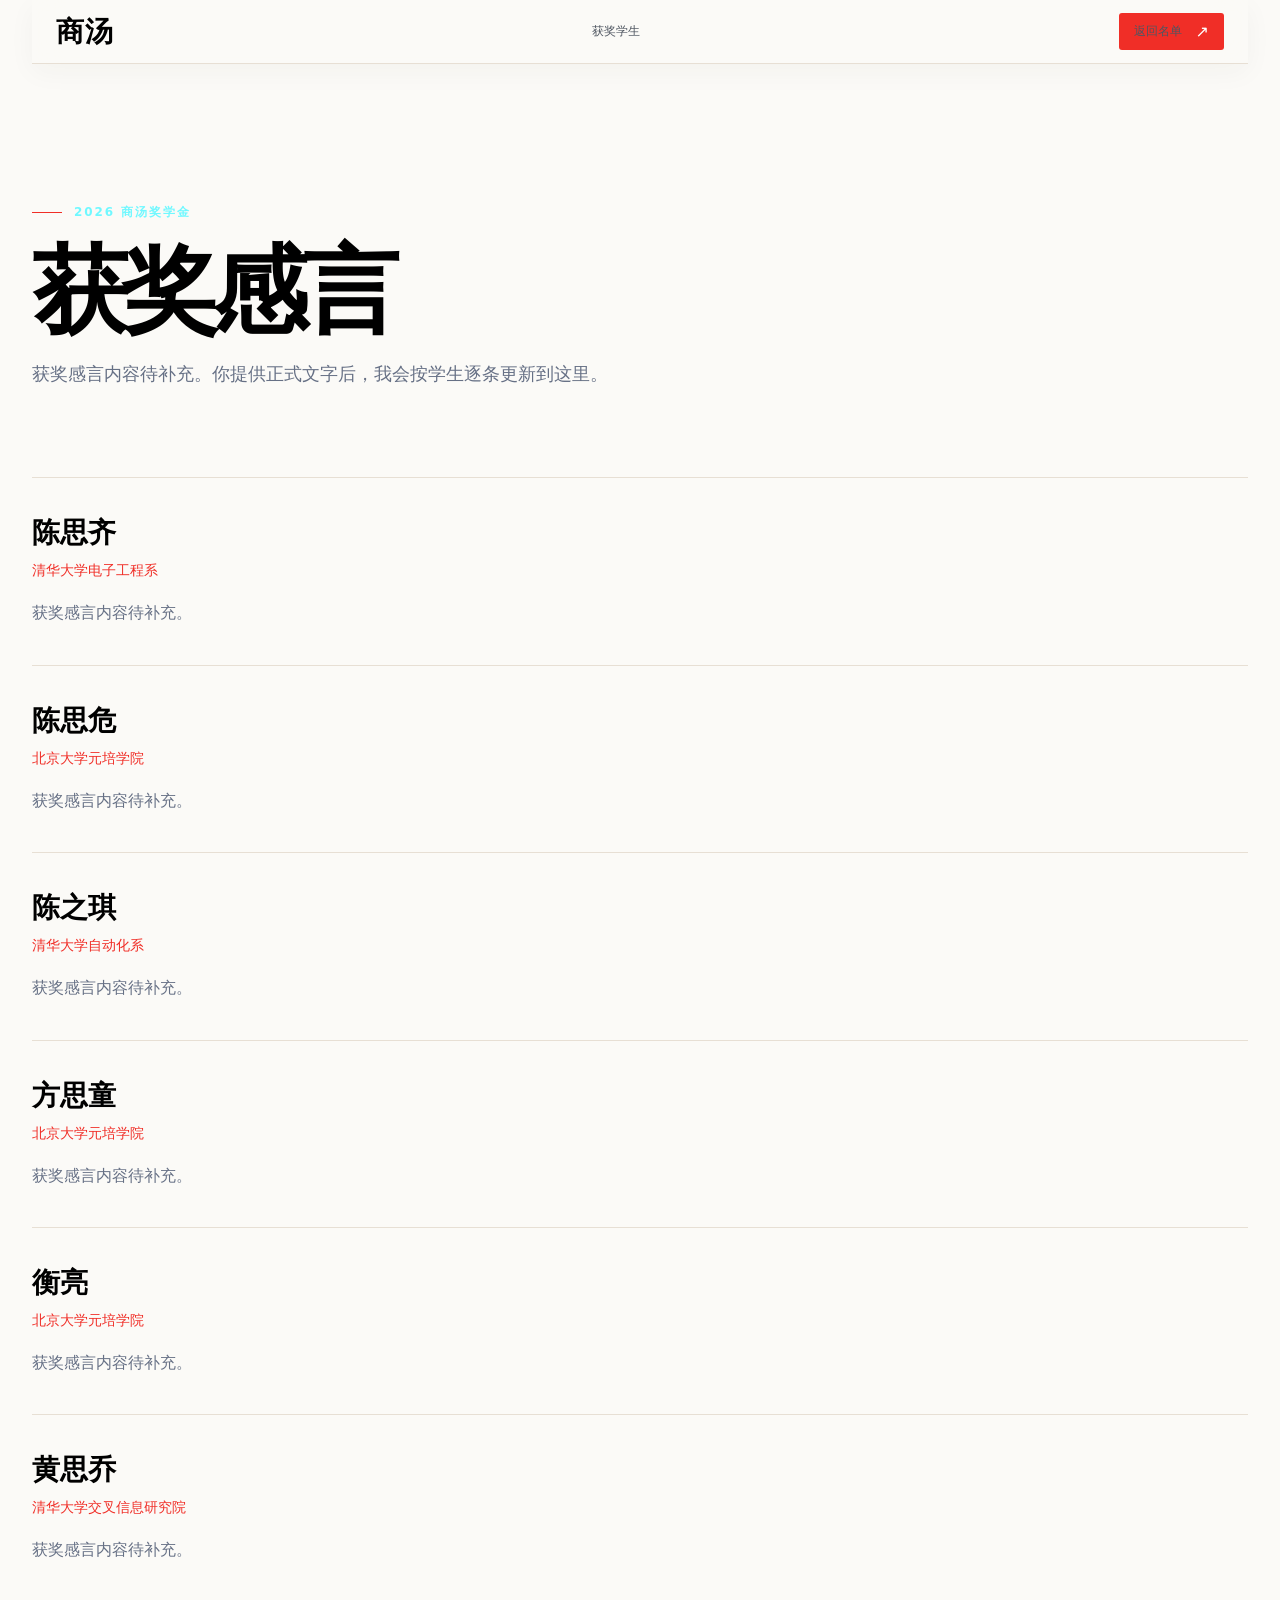
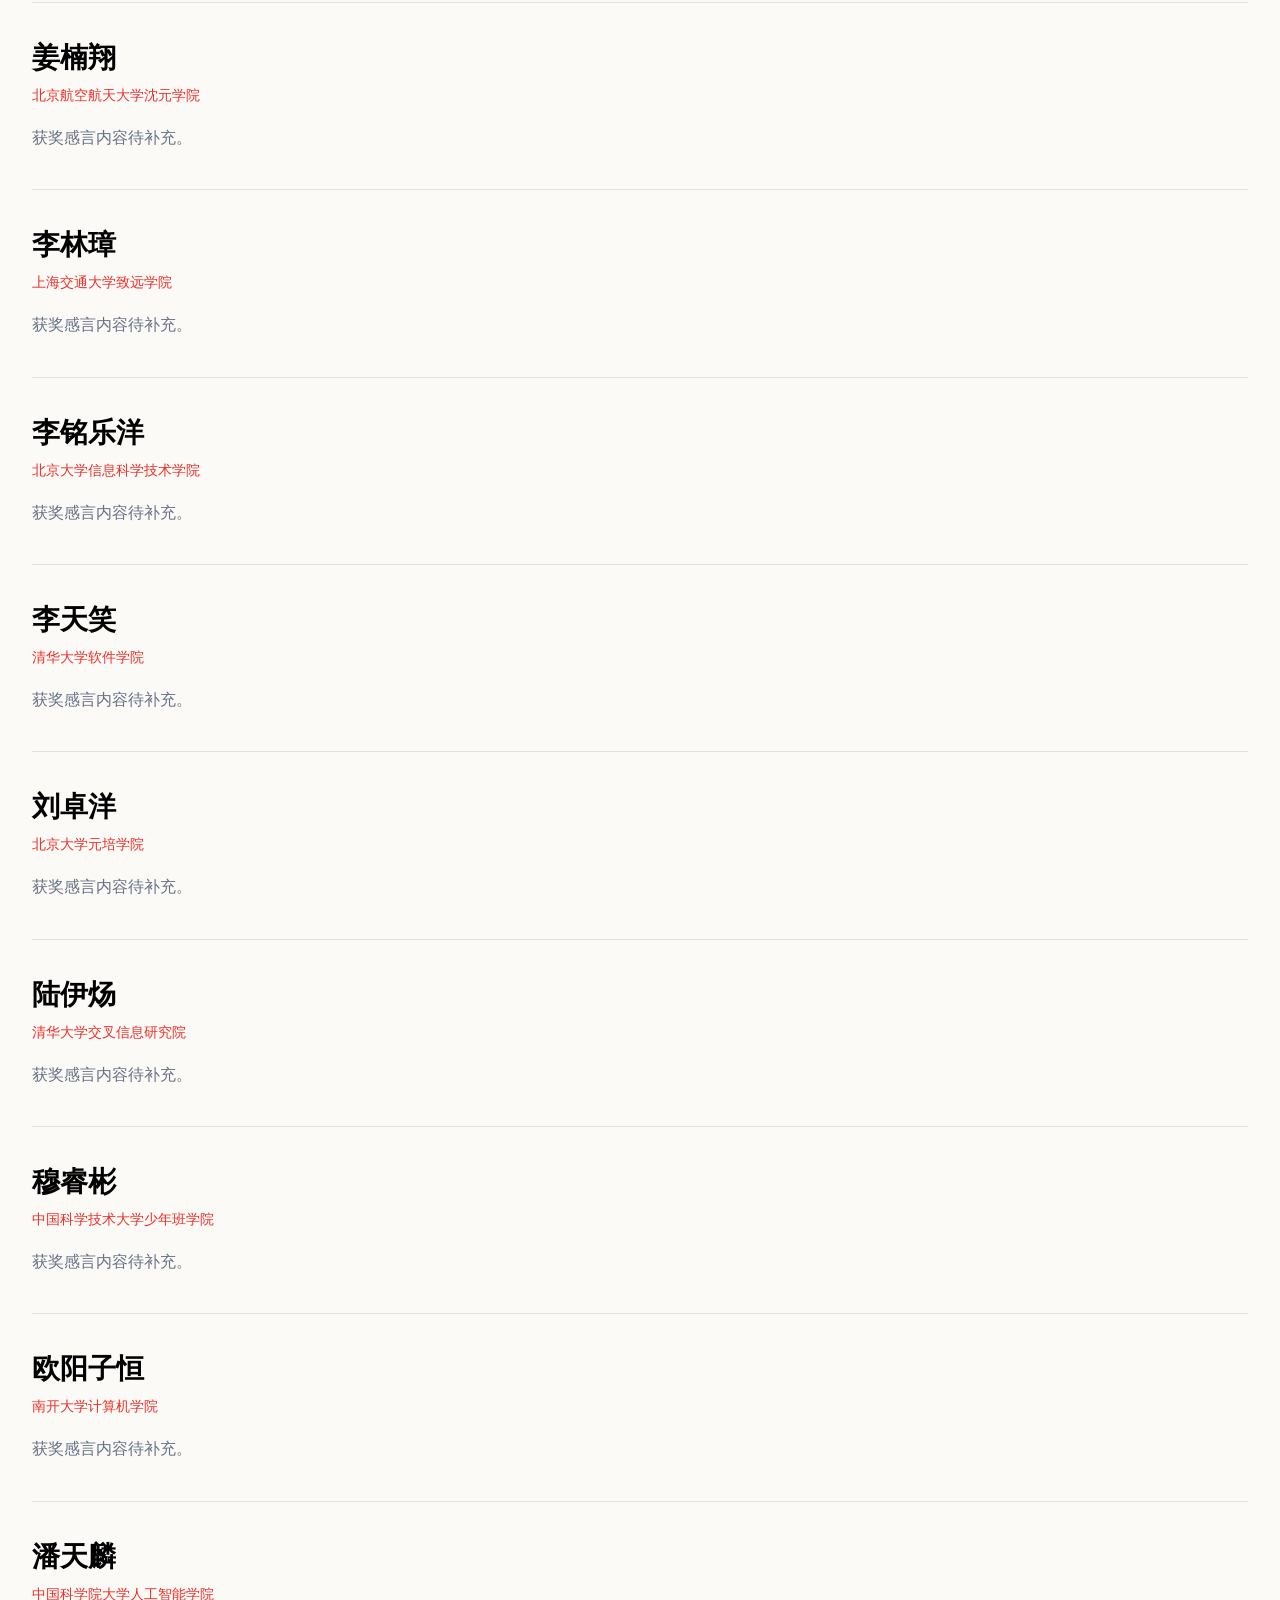
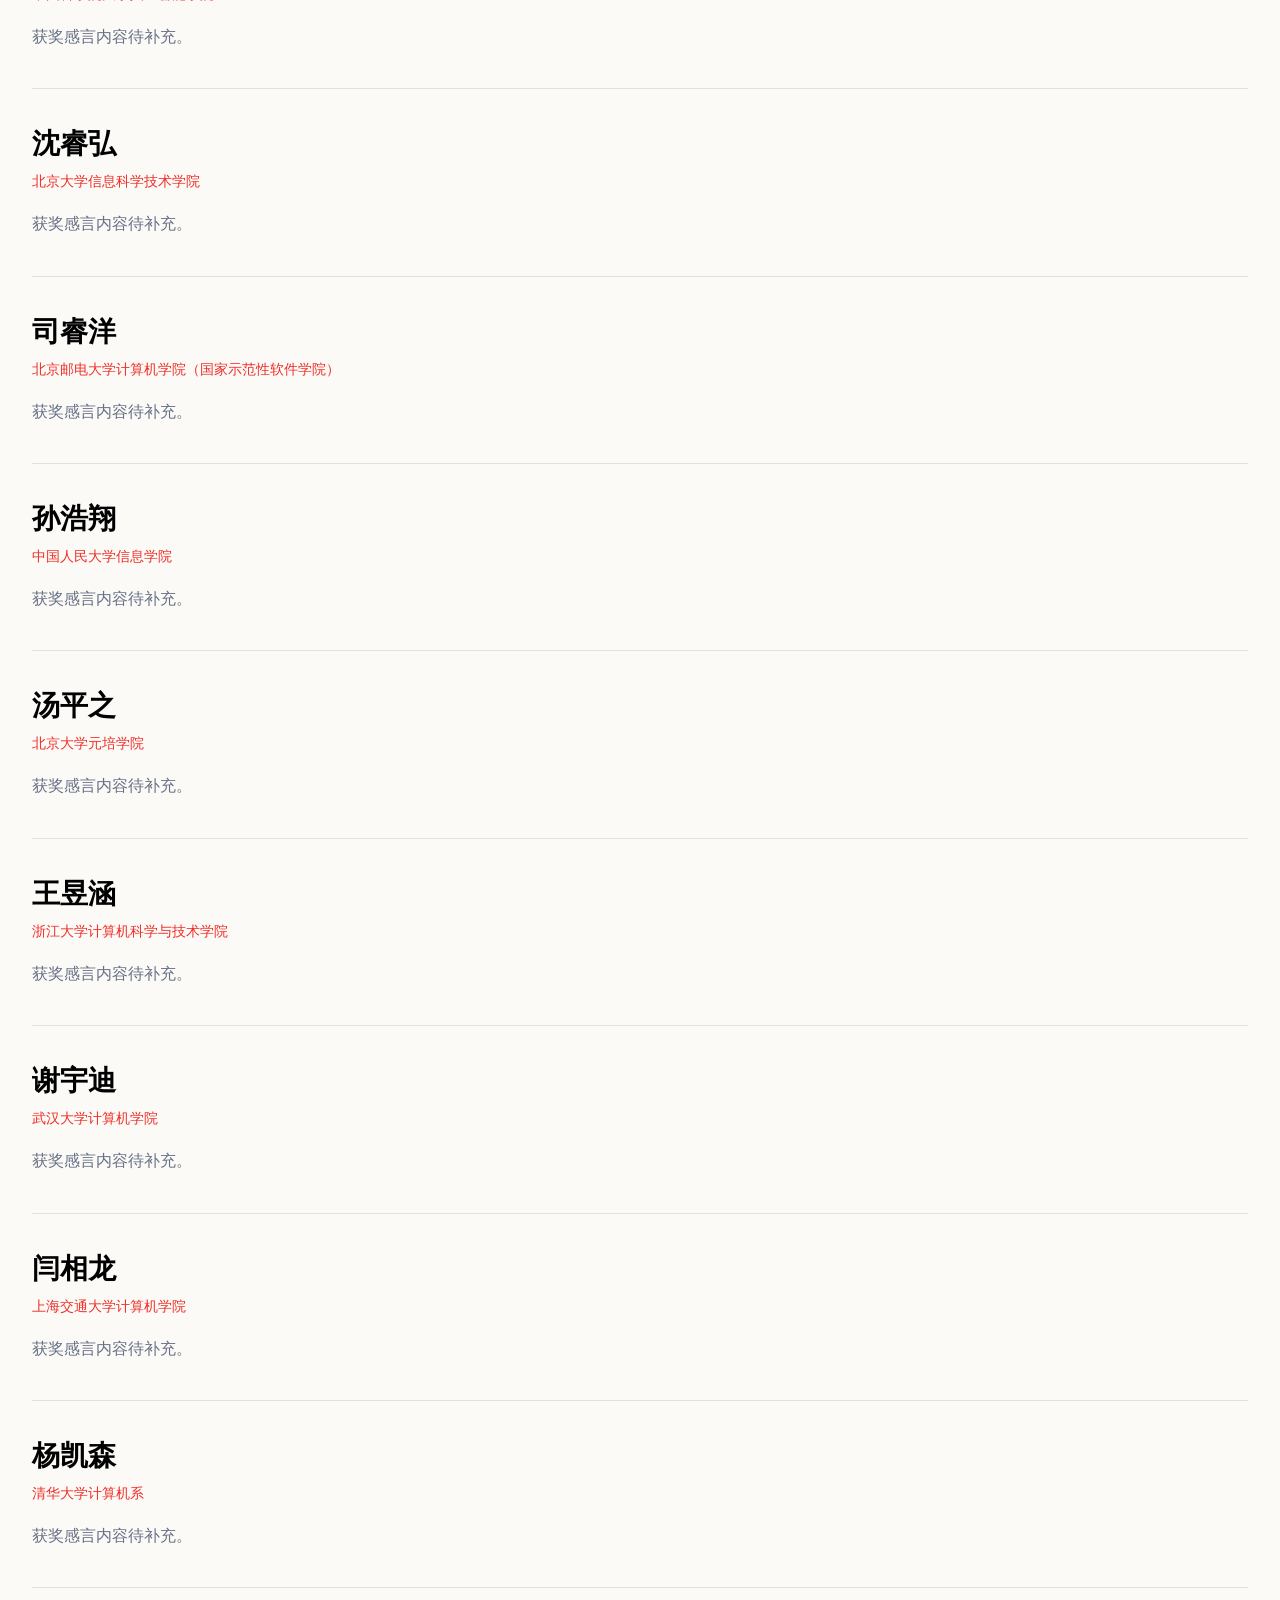
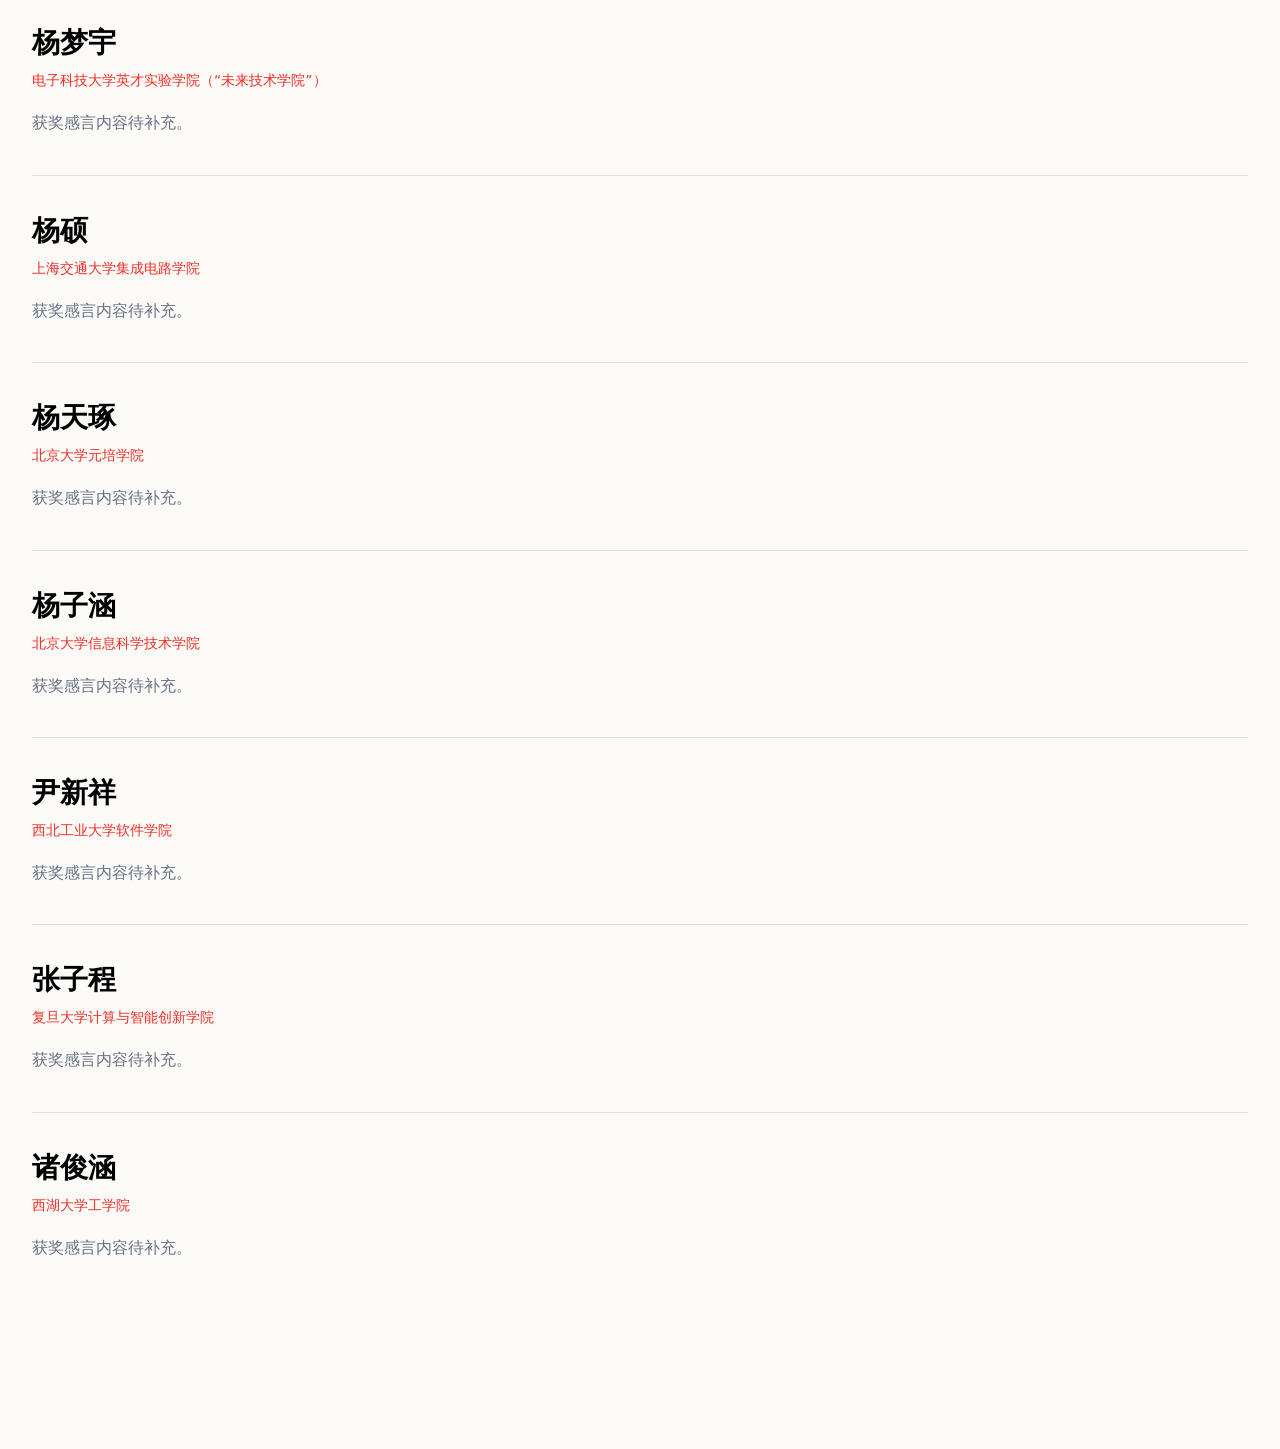
==== award-speeches.html @ 6e8d4cba "Restructure winner list entries" ====
<!doctype html>
<html lang="zh-CN">
  <head>
    <meta charset="UTF-8" />
    <meta name="viewport" content="width=device-width, initial-scale=1.0" />
    <meta name="description" content="2026商汤奖学金获奖感言。" />
    <meta name="theme-color" content="#fbfaf7" />
    <title>2026商汤奖学金 · 获奖感言</title>
    <link rel="stylesheet" href="./styles.css" />
  </head>
  <body class="speech-page">
    <header class="site-header speech-header" id="top">
      <a class="wordmark" href="./index.html" aria-label="返回获奖名单">
        <span class="brand-text">商汤</span>
      </a>
      <nav class="site-nav" aria-label="主导航">
        <a href="./index.html#students">获奖学生</a>
      </nav>
      <a class="header-action" href="./index.html#students">返回名单 <span aria-hidden="true">↗</span></a>
    </header>

    <main class="speech-main">
      <section class="speech-hero" aria-labelledby="speech-title">
        <p class="eyebrow"><span></span> 2026 商汤奖学金</p>
        <h1 id="speech-title">获奖感言</h1>
        <p>获奖感言内容待补充。你提供正式文字后，我会按学生逐条更新到这里。</p>
      </section>

      <section class="speech-list" id="speech-list" aria-label="获奖感言列表"></section>
    </main>

    <script src="./students.js"></script>
    <script>
      (() => {
        const list = document.querySelector("#speech-list");
        const students = [...(window.STUDENTS || [])].sort((a, b) =>
          a.pinyin.localeCompare(b.pinyin, "en", { sensitivity: "base" })
        );
        const fragment = document.createDocumentFragment();
        students.forEach((student) => {
          const item = document.createElement("article");
          item.className = "speech-item";
          item.id = student.id;
          const title = document.createElement("h2");
          title.textContent = student.name;
          const meta = document.createElement("p");
          meta.className = "speech-meta";
          meta.textContent = `${student.school}${student.college}`;
          const placeholder = document.createElement("p");
          placeholder.textContent = "获奖感言内容待补充。";
          item.append(title, meta, placeholder);
          fragment.append(item);
        });
        list.replaceChildren(fragment);
      })();
    </script>
  </body>
</html>
---- styles.css ----
:root {
  --brand-red: #f02e27;
  --brand-red-dark: #d91f1a;
  --navy-950: #031346;
  --navy-900: #05195a;
  --navy-800: #08277d;
  --blue-700: #0c4dc8;
  --cyan-500: #0de8f3;
  --cyan-300: #70f8ff;
  --ink: #000;
  --muted: #667085;
  --paper: #fbfaf7;
  --white: #fff;
  --line: #e7dfd4;
  --shadow: 0 24px 60px rgba(64, 44, 28, 0.1);
  --max-width: 1280px;
}

* {
  box-sizing: border-box;
}

html {
  scroll-behavior: smooth;
}

body {
  margin: 0;
  color: var(--ink);
  background: var(--paper);
  font-family: "PingFang SC", "Open Sans", "Source Han Sans SC", "Microsoft YaHei", system-ui, sans-serif;
  -webkit-font-smoothing: antialiased;
}

body.dialog-open {
  overflow: hidden;
}

button,
input,
a {
  font: inherit;
}

a {
  color: inherit;
}

img {
  display: block;
  max-width: 100%;
}

button {
  color: inherit;
}

.sr-only {
  position: absolute;
  width: 1px;
  height: 1px;
  padding: 0;
  margin: -1px;
  overflow: hidden;
  clip: rect(0, 0, 0, 0);
  white-space: nowrap;
  border: 0;
}

.skip-link {
  position: fixed;
  z-index: 1000;
  top: 12px;
  left: 12px;
  padding: 10px 16px;
  border-radius: 999px;
  background: #fff;
  color: var(--navy-900);
  transform: translateY(-160%);
  transition: transform 0.2s ease;
}

.skip-link:focus {
  transform: translateY(0);
}

.site-header {
  position: absolute;
  z-index: 20;
  top: 0;
  left: 50%;
  display: flex;
  width: min(calc(100% - 64px), var(--max-width));
  min-height: 98px;
  align-items: center;
  justify-content: space-between;
  border-bottom: 1px solid rgba(255, 255, 255, 0.15);
  color: #fff;
  transform: translateX(-50%);
}

.wordmark {
  display: inline-flex;
  align-items: center;
  text-decoration: none;
}

.brand-logo {
  display: block;
  width: 165px;
  height: 68px;
  object-fit: contain;
}

.brand-text {
  display: inline-flex;
  align-items: center;
  color: currentColor;
  font-size: 28px;
  font-weight: 800;
  letter-spacing: 0.02em;
}

.site-nav {
  display: flex;
  gap: 42px;
}

.site-nav a,
.header-action {
  position: relative;
  color: rgba(255, 255, 255, 0.74);
  font-size: 14px;
  text-decoration: none;
  transition: color 0.2s ease;
}

.site-nav a::after {
  position: absolute;
  right: 0;
  bottom: -10px;
  left: 0;
  height: 1px;
  background: var(--cyan-500);
  content: "";
  transform: scaleX(0);
  transition: transform 0.2s ease;
}

.site-nav a:hover,
.site-nav a:focus-visible,
.header-action:hover,
.header-action:focus-visible {
  color: #fff;
}

.site-nav a:hover::after,
.site-nav a:focus-visible::after {
  transform: scaleX(1);
}

.header-action {
  display: inline-flex;
  align-items: center;
  gap: 20px;
  padding: 12px 0 12px 20px;
  border-left: 1px solid rgba(255, 255, 255, 0.18);
}

.header-action span {
  color: var(--cyan-300);
  font-size: 20px;
}

.hero {
  position: relative;
  display: grid;
  min-height: 820px;
  grid-template-columns: minmax(0, 860px);
  align-items: center;
  gap: clamp(40px, 6vw, 100px);
  overflow: hidden;
  padding: 155px max(32px, calc((100vw - var(--max-width)) / 2)) 120px;
  color: #fff;
  background:
    radial-gradient(circle at 55% 50%, rgba(0, 112, 255, 0.33), transparent 34%),
    linear-gradient(135deg, #031145 0%, #06246f 55%, #041959 100%);
}

.hero::before,
.hero::after {
  position: absolute;
  border: 1px solid rgba(34, 234, 255, 0.18);
  border-radius: 50%;
  content: "";
  pointer-events: none;
}

.hero::before {
  right: -18vw;
  bottom: -51vw;
  width: 88vw;
  height: 72vw;
  box-shadow: 0 0 50px rgba(0, 229, 255, 0.08), inset 0 0 45px rgba(0, 229, 255, 0.06);
  transform: rotate(-9deg);
}

.hero::after {
  right: -7vw;
  bottom: -42vw;
  width: 70vw;
  height: 58vw;
  border-color: rgba(88, 110, 255, 0.22);
}

.hero-grid {
  position: absolute;
  inset: 0;
  opacity: 0.13;
  background-image:
    linear-gradient(rgba(44, 139, 255, 0.5) 1px, transparent 1px),
    linear-gradient(90deg, rgba(44, 139, 255, 0.5) 1px, transparent 1px);
  background-size: 72px 72px;
  mask-image: linear-gradient(to right, #000, transparent 70%);
}

.hero-glow {
  position: absolute;
  width: 9px;
  height: 9px;
  border-radius: 50%;
  background: #a6ffff;
  box-shadow: 0 0 10px #15f4ff, 0 0 28px #00bfff, 0 0 55px #2172ff;
  animation: pulse 3s ease-in-out infinite;
}

.hero-glow-a {
  top: 25%;
  right: 32%;
}

.hero-glow-b {
  right: 8%;
  bottom: 28%;
  animation-delay: -1.4s;
}

.hero-copy,
.hero-art {
  position: relative;
  z-index: 2;
}

.eyebrow {
  display: flex;
  align-items: center;
  gap: 12px;
  margin: 0 0 25px;
  color: var(--cyan-300);
  font-size: 12px;
  font-weight: 700;
  letter-spacing: 0.19em;
}

.eyebrow span {
  width: 30px;
  height: 1px;
  background: currentColor;
}

.hero h1 {
  max-width: 580px;
  margin: 0;
  font-size: clamp(52px, 5vw, 82px);
  line-height: 1.07;
  letter-spacing: -0.06em;
}

.hero h1 em,
.about-heading h2 em {
  color: transparent;
  background: linear-gradient(100deg, #fff 3%, #9efaff 48%, #71a9ff 95%);
  background-clip: text;
  font-style: normal;
  -webkit-background-clip: text;
}

.hero-description {
  max-width: 540px;
  margin: 28px 0 0;
  color: rgba(224, 236, 255, 0.7);
  font-size: 17px;
  line-height: 1.9;
}

.hero-actions {
  display: flex;
  align-items: center;
  gap: 32px;
  margin-top: 42px;
}

.primary-button {
  display: inline-flex;
  min-width: 190px;
  min-height: 56px;
  align-items: center;
  justify-content: space-between;
  gap: 22px;
  padding: 0 24px;
  border: 1px solid rgba(125, 250, 255, 0.55);
  border-radius: 4px;
  color: #fff;
  background: linear-gradient(110deg, rgba(1, 213, 240, 0.21), rgba(32, 90, 230, 0.12));
  box-shadow: inset 0 0 30px rgba(34, 225, 255, 0.08);
  font-size: 14px;
  text-decoration: none;
  transition: border-color 0.2s ease, background 0.2s ease, transform 0.2s ease;
}

.primary-button:hover,
.primary-button:focus-visible {
  border-color: var(--cyan-300);
  background: linear-gradient(110deg, rgba(1, 213, 240, 0.34), rgba(32, 90, 230, 0.2));
  transform: translateY(-2px);
}

.hero-mini-stat {
  display: grid;
  grid-template-columns: auto 1fr;
  align-items: center;
  gap: 9px;
}

.hero-mini-stat strong {
  font-size: 34px;
  font-weight: 300;
}

.hero-mini-stat span {
  max-width: 42px;
  color: rgba(255, 255, 255, 0.5);
  font-size: 11px;
  line-height: 1.35;
}

.hero-art {
  align-self: center;
  perspective: 1000px;
}

.hero-art-frame {
  position: relative;
  overflow: hidden;
  border: 1px solid rgba(150, 230, 255, 0.35);
  border-radius: 5px;
  box-shadow: 0 38px 100px rgba(0, 2, 40, 0.46), 0 0 65px rgba(0, 194, 255, 0.18);
  transform: rotateY(-4deg) rotateX(1.5deg);
  transform-origin: left center;
}

.hero-art-frame::after {
  position: absolute;
  inset: 0;
  background: linear-gradient(118deg, rgba(255, 255, 255, 0.08), transparent 30%, transparent 70%, rgba(66, 242, 255, 0.08));
  content: "";
}

.hero-art-frame img {
  width: 100%;
  aspect-ratio: 16 / 9;
  object-fit: cover;
}

.art-caption {
  position: absolute;
  right: 0;
  bottom: -34px;
  color: rgba(139, 233, 255, 0.66);
  font-size: 10px;
  letter-spacing: 0.3em;
}

.art-index {
  position: absolute;
  top: -50px;
  right: -6px;
  color: rgba(255, 255, 255, 0.13);
  font-size: 68px;
  font-weight: 200;
}

.scroll-cue {
  position: absolute;
  z-index: 3;
  bottom: 42px;
  left: max(32px, calc((100vw - var(--max-width)) / 2));
  display: inline-flex;
  align-items: center;
  gap: 16px;
  color: rgba(255, 255, 255, 0.4);
  font-size: 9px;
  letter-spacing: 0.22em;
  text-decoration: none;
}

.scroll-cue i {
  display: block;
  width: 42px;
  height: 1px;
  background: currentColor;
}

.about-section {
  position: relative;
  padding: 120px max(32px, calc((100vw - var(--max-width)) / 2));
  overflow: hidden;
  background:
    radial-gradient(circle at 93% 15%, rgba(19, 210, 245, 0.1), transparent 24%),
    #f6f9ff;
}

.about-section::after {
  position: absolute;
  top: 20%;
  right: -100px;
  width: 360px;
  height: 360px;
  border: 1px solid rgba(15, 119, 230, 0.1);
  border-radius: 50%;
  box-shadow: 0 0 0 42px rgba(17, 111, 229, 0.025), 0 0 0 84px rgba(17, 111, 229, 0.018);
  content: "";
}

.section-kicker {
  display: flex;
  align-items: center;
  gap: 12px;
  color: #5572a9;
  font-size: 10px;
  font-weight: 700;
  letter-spacing: 0.2em;
}

.section-kicker span {
  display: grid;
  width: 30px;
  height: 30px;
  place-items: center;
  border: 1px solid currentColor;
  border-radius: 50%;
  font-size: 9px;
  letter-spacing: 0;
}

.about-layout {
  position: relative;
  z-index: 1;
  display: grid;
  grid-template-columns: minmax(0, 1fr) minmax(380px, 0.9fr);
  align-items: end;
  gap: clamp(70px, 12vw, 180px);
  margin-top: 58px;
}

.about-heading > p {
  margin: 0 0 12px;
  color: #5970a2;
  font-size: 17px;
  letter-spacing: 0.16em;
}

.about-heading h2 {
  margin: 0;
  color: #091c4c;
  font-size: clamp(48px, 5vw, 76px);
  line-height: 1.1;
  letter-spacing: -0.06em;
}

.about-heading h2 em {
  background-image: linear-gradient(100deg, #0a2a75 5%, #0c6bc5 52%, #12c4cf 100%);
}

.about-content > p {
  margin: 0;
  color: #52678e;
  font-size: 16px;
  line-height: 2;
}

.metric-grid {
  display: grid;
  grid-template-columns: repeat(3, 1fr);
  gap: 8px;
  margin-top: 42px;
  padding-top: 30px;
  border-top: 1px solid var(--line);
}

.metric-grid div {
  display: grid;
  gap: 5px;
}

.metric-grid strong {
  color: #0a367f;
  font-size: clamp(28px, 3vw, 42px);
  font-weight: 400;
}

.metric-grid span {
  color: #8090ae;
  font-size: 12px;
}

.students-section {
  position: relative;
  padding: 120px max(32px, calc((100vw - var(--max-width)) / 2)) 140px;
  color: #fff;
  background:
    linear-gradient(180deg, rgba(6, 26, 91, 0) 60%, rgba(0, 94, 196, 0.12)),
    var(--navy-950);
}

.students-section::before {
  position: absolute;
  inset: 0;
  opacity: 0.2;
  background-image: radial-gradient(circle, rgba(84, 204, 255, 0.6) 1px, transparent 1.5px);
  background-size: 54px 54px;
  content: "";
  mask-image: linear-gradient(to bottom, #000, transparent 38%);
}

.section-heading,
.filter-panel,
.student-grid,
.empty-state {
  position: relative;
  z-index: 1;
}

.section-heading {
  display: flex;
  align-items: end;
  justify-content: space-between;
  gap: 30px;
}

.section-kicker-light {
  color: #58d7f2;
}

.section-heading h2 {
  margin: 24px 0 0;
  font-size: clamp(48px, 6vw, 76px);
  letter-spacing: -0.06em;
}

.section-heading > p {
  margin: 0 0 8px;
  color: rgba(218, 233, 255, 0.57);
  font-size: 15px;
  line-height: 1.9;
  text-align: right;
}

.filter-panel {
  margin-top: 58px;
  padding: 22px;
  border: 1px solid rgba(133, 206, 255, 0.16);
  border-radius: 8px;
  background: rgba(13, 45, 118, 0.48);
  box-shadow: inset 0 0 40px rgba(31, 154, 255, 0.05);
  backdrop-filter: blur(14px);
}


.search-box {
  display: flex;
  align-items: center;
  gap: 14px;
  padding: 0 4px 18px;
  border-bottom: 1px solid rgba(255, 255, 255, 0.12);
}

.search-box > span:first-child {
  color: var(--cyan-300);
  font-size: 28px;
}

.search-box input {
  width: 100%;
  border: 0;
  outline: none;
  color: #fff;
  background: transparent;
  font-size: 17px;
}

.search-box input::placeholder {
  color: rgba(255, 255, 255, 0.36);
}

.filter-row {
  display: flex;
  align-items: center;
  justify-content: space-between;
  gap: 22px;
  padding-top: 18px;
}

.filter-group {
  display: flex;
  flex-wrap: wrap;
  gap: 8px;
}

.filter-button {
  min-height: 38px;
  padding: 0 15px;
  border: 1px solid transparent;
  border-radius: 999px;
  color: rgba(227, 238, 255, 0.56);
  background: transparent;
  cursor: pointer;
  font-size: 12px;
  transition: color 0.2s ease, border-color 0.2s ease, background 0.2s ease;
}

.filter-button:hover,
.filter-button:focus-visible,
.filter-button.active {
  border-color: rgba(85, 237, 255, 0.5);
  color: #fff;
  background: rgba(32, 202, 238, 0.11);
}

.result-count {
  flex: 0 0 auto;
  margin: 0;
  color: rgba(255, 255, 255, 0.48);
  font-size: 12px;
}

.result-count strong {
  margin-right: 4px;
  color: var(--cyan-300);
  font-size: 18px;
}

.student-grid {
  display: grid;
  grid-template-columns: repeat(5, minmax(0, 1fr));
  gap: 18px;
  margin-top: 44px;
}

.student-card {
  position: relative;
  min-width: 0;
  overflow: hidden;
  padding: 0;
  border: 1px solid rgba(144, 198, 255, 0.14);
  border-radius: 6px;
  color: #fff;
  background: #0b286f;
  box-shadow: 0 18px 55px rgba(0, 0, 25, 0.18);
  cursor: pointer;
  text-align: left;
  transition: transform 0.25s ease, border-color 0.25s ease, box-shadow 0.25s ease;
}

.student-card::after {
  position: absolute;
  right: -36px;
  bottom: -36px;
  width: 90px;
  height: 90px;
  border: 1px solid rgba(51, 234, 255, 0.26);
  border-radius: 50%;
  content: "";
  transition: transform 0.3s ease;
}

.student-card:hover,
.student-card:focus-visible {
  border-color: rgba(97, 237, 255, 0.48);
  box-shadow: 0 26px 70px rgba(0, 8, 50, 0.38), 0 0 24px rgba(4, 203, 255, 0.08);
  outline: none;
  transform: translateY(-6px);
}

.student-card:hover::after,
.student-card:focus-visible::after {
  transform: scale(1.45);
}

.card-photo {
  position: relative;
  overflow: hidden;
  aspect-ratio: 295 / 370;
  background: #fff;
}

.card-photo img {
  width: 100%;
  height: 100%;
  object-fit: cover;
  object-position: center top;
  transition: transform 0.4s ease;
}

.student-card:hover .card-photo img,
.student-card:focus-visible .card-photo img {
  transform: scale(1.025);
}

.card-photo::after {
  position: absolute;
  right: 0;
  bottom: 0;
  left: 0;
  height: 40%;
  background: linear-gradient(to top, rgba(4, 24, 78, 0.26), transparent);
  content: "";
}

.card-id {
  position: absolute;
  z-index: 2;
  right: 12px;
  bottom: 10px;
  padding: 5px 8px;
  border: 1px solid rgba(255, 255, 255, 0.36);
  border-radius: 2px;
  color: rgba(255, 255, 255, 0.92);
  background: rgba(2, 22, 72, 0.4);
  font-size: 9px;
  letter-spacing: 0.08em;
  backdrop-filter: blur(6px);
}

.card-content {
  position: relative;
  z-index: 1;
  min-height: 154px;
  padding: 18px 17px 20px;
  background: linear-gradient(135deg, #0a2e82, #071f63);
}

.card-school {
  margin: 0;
  color: #63eaf4;
  font-size: 11px;
  letter-spacing: 0.08em;
}

.card-title-row {
  display: flex;
  align-items: center;
  justify-content: space-between;
  gap: 16px;
  margin-top: 9px;
}

.card-name {
  display: block;
  margin: 0;
  font-size: 23px;
  font-weight: 700;
  letter-spacing: 0.04em;
}

.card-arrow {
  color: rgba(105, 240, 255, 0.8);
  font-size: 21px;
}

.card-field {
  display: -webkit-box;
  margin: 14px 0 0;
  overflow: hidden;
  color: rgba(223, 235, 255, 0.55);
  font-size: 12px;
  line-height: 1.65;
  -webkit-box-orient: vertical;
  -webkit-line-clamp: 2;
}

.empty-state {
  display: grid;
  min-height: 360px;
  place-items: center;
  align-content: center;
  gap: 10px;
  margin-top: 44px;
  border: 1px dashed rgba(120, 210, 255, 0.28);
  border-radius: 8px;
  color: rgba(255, 255, 255, 0.55);
  text-align: center;
}

.empty-state[hidden] {
  display: none;
}

.empty-state > span {
  color: var(--cyan-300);
  font-size: 48px;
}

.empty-state strong {
  color: #fff;
  font-size: 20px;
}

.empty-state p {
  margin: 0;
  font-size: 13px;
}

.empty-state button {
  margin-top: 12px;
  padding: 10px 18px;
  border: 1px solid rgba(90, 232, 255, 0.45);
  border-radius: 999px;
  color: #fff;
  background: rgba(17, 177, 220, 0.12);
  cursor: pointer;
}

.closing-section {
  position: relative;
  display: flex;
  min-height: 430px;
  align-items: center;
  justify-content: space-between;
  overflow: hidden;
  padding: 90px max(32px, calc((100vw - var(--max-width)) / 2));
  color: #fff;
  background: linear-gradient(105deg, #073b9d, #065dce 55%, #0a89ce);
}

.closing-section::before {
  position: absolute;
  inset: 0;
  opacity: 0.2;
  background: url("./assets/brand/footer-ribbon.jpg") center / cover no-repeat;
  content: "";
  mix-blend-mode: screen;
}

.closing-copy {
  position: relative;
  z-index: 2;
}

.closing-copy h2 {
  margin: 0;
  font-size: clamp(52px, 6vw, 82px);
  line-height: 1.1;
  letter-spacing: -0.05em;
}

.closing-ten {
  position: relative;
  z-index: 1;
  color: rgba(255, 255, 255, 0.94);
  font-size: clamp(150px, 20vw, 290px);
  font-weight: 900;
  font-style: italic;
  line-height: 0.8;
  letter-spacing: -0.12em;
  text-shadow: 0 0 20px #fff, 0 0 55px rgba(87, 235, 255, 0.85), 12px 14px 0 rgba(0, 49, 148, 0.28);
}

.closing-orbit {
  position: absolute;
  right: -8%;
  bottom: -45%;
  width: 65%;
  height: 105%;
  border: 4px solid rgba(87, 244, 255, 0.45);
  border-radius: 50%;
  box-shadow: 0 0 35px #09e4fa, 0 0 0 28px rgba(48, 135, 255, 0.12), 0 0 0 60px rgba(94, 51, 255, 0.08);
  transform: rotate(-8deg);
}

.site-footer {
  position: relative;
  min-height: 200px;
  padding: 0 max(32px, calc((100vw - var(--max-width)) / 2));
  color: #fff;
  background: #03195c url("./assets/brand/footer-ribbon.jpg") center / cover no-repeat;
}

.site-footer::before {
  position: absolute;
  inset: 0;
  background: rgba(2, 16, 65, 0.42);
  content: "";
}

.footer-content {
  position: relative;
  z-index: 1;
  display: grid;
  min-height: 200px;
  grid-template-columns: 1fr auto 1fr;
  align-items: center;
  gap: 28px;
}

.footer-content > p,
.footer-content > span {
  color: rgba(255, 255, 255, 0.52);
  font-size: 12px;
}

.footer-content > span {
  justify-self: end;
}

.student-dialog {
  width: min(980px, calc(100% - 48px));
  max-height: min(760px, calc(100vh - 48px));
  padding: 0;
  overflow: hidden;
  border: 1px solid rgba(126, 217, 255, 0.28);
  border-radius: 10px;
  color: #fff;
  background: #061d5d;
  box-shadow: 0 40px 140px rgba(0, 3, 35, 0.62), 0 0 70px rgba(0, 187, 255, 0.11);
}

.student-dialog[open] {
  display: grid;
  grid-template-columns: minmax(300px, 0.85fr) minmax(0, 1.35fr);
}

.student-dialog::backdrop {
  background: rgba(0, 8, 38, 0.78);
  backdrop-filter: blur(10px);
}

.dialog-close {
  position: absolute;
  z-index: 5;
  top: 18px;
  right: 18px;
  display: grid;
  width: 40px;
  height: 40px;
  place-items: center;
  border: 1px solid rgba(255, 255, 255, 0.2);
  border-radius: 50%;
  color: #fff;
  background: rgba(2, 16, 60, 0.45);
  cursor: pointer;
  font-size: 26px;
  line-height: 1;
  transition: background 0.2s ease, transform 0.2s ease;
}

.dialog-close:hover,
.dialog-close:focus-visible {
  background: rgba(14, 206, 232, 0.24);
  outline: 2px solid rgba(80, 240, 255, 0.5);
  transform: rotate(6deg);
}

.dialog-photo-panel {
  position: relative;
  min-height: 640px;
  overflow: hidden;
  background: #fff;
}

.dialog-photo-panel img {
  width: 100%;
  height: 100%;
  object-fit: cover;
  object-position: center top;
}

.dialog-photo-panel::after {
  position: absolute;
  inset: 42% 0 0;
  background: linear-gradient(to top, rgba(1, 15, 58, 0.84), transparent);
  content: "";
}

.dialog-id {
  position: absolute;
  z-index: 2;
  bottom: 24px;
  left: 24px;
  color: rgba(255, 255, 255, 0.88);
  font-size: 12px;
  letter-spacing: 0.18em;
}

.dialog-photo-glow {
  position: absolute;
  z-index: 2;
  right: 22px;
  bottom: 22px;
  width: 8px;
  height: 8px;
  border-radius: 50%;
  background: #b4ffff;
  box-shadow: 0 0 10px #fff, 0 0 25px #00e1ff;
}

.dialog-content {
  align-self: center;
  max-height: min(760px, calc(100vh - 48px));
  padding: 64px 58px;
  overflow-y: auto;
  background:
    radial-gradient(circle at 90% 10%, rgba(20, 207, 255, 0.17), transparent 25%),
    linear-gradient(150deg, #0a2d7d, #061d5d 72%);
}

.dialog-school {
  margin: 0;
  color: #5deaf5;
  font-size: 12px;
  font-weight: 700;
  letter-spacing: 0.12em;
}

.dialog-content h2 {
  margin: 13px 0 0;
  font-size: clamp(42px, 5vw, 62px);
  letter-spacing: 0.04em;
}

.dialog-college {
  margin: 9px 0 0;
  color: rgba(226, 237, 255, 0.55);
  font-size: 13px;
}

.dialog-fields {
  display: flex;
  flex-wrap: wrap;
  gap: 8px;
  margin-top: 28px;
}

.dialog-fields span {
  padding: 7px 10px;
  border: 1px solid rgba(83, 222, 246, 0.26);
  border-radius: 999px;
  color: #a9f7ff;
  background: rgba(24, 196, 227, 0.08);
  font-size: 11px;
}

.dialog-bio {
  margin: 28px 0 0;
  color: rgba(235, 242, 255, 0.76);
  font-size: 15px;
  line-height: 2;
}

.dialog-links {
  display: flex;
  flex-wrap: wrap;
  gap: 10px;
  margin-top: 32px;
}

.dialog-links a {
  display: inline-flex;
  min-height: 46px;
  align-items: center;
  justify-content: space-between;
  gap: 26px;
  padding: 0 18px;
  border: 1px solid rgba(84, 229, 255, 0.45);
  border-radius: 4px;
  color: #fff;
  background: rgba(21, 194, 228, 0.1);
  font-size: 13px;
  text-decoration: none;
}

.dialog-links a:hover,
.dialog-links a:focus-visible {
  border-color: #7ef6ff;
  background: rgba(21, 194, 228, 0.19);
}

@keyframes pulse {
  0%, 100% { opacity: 0.55; transform: scale(0.8); }
  50% { opacity: 1; transform: scale(1.25); }
}

@media (max-width: 1320px) {
  .student-grid {
    grid-template-columns: repeat(4, minmax(0, 1fr));
  }
}

@media (max-width: 1120px) {
  .hero {
    min-height: 760px;
    grid-template-columns: 0.85fr 1.15fr;
    gap: 44px;
  }

  .hero h1 {
    font-size: clamp(46px, 5vw, 62px);
  }

  .student-grid {
    grid-template-columns: repeat(3, minmax(0, 1fr));
  }

  .about-layout {
    gap: 70px;
  }
}

@media (max-width: 880px) {
  .site-header {
    width: calc(100% - 40px);
  }

  .site-nav,
  .header-action {
    display: none;
  }

  .hero {
    min-height: auto;
    grid-template-columns: 1fr;
    padding: 145px 24px 115px;
  }

  .hero-copy {
    max-width: 680px;
  }

  .hero-art {
    margin-top: 30px;
  }

  .scroll-cue {
    left: 24px;
  }

  .about-section,
  .students-section,
  .closing-section {
    padding-right: 24px;
    padding-left: 24px;
  }

  .about-layout {
    grid-template-columns: 1fr;
    gap: 48px;
  }

  .about-content {
    max-width: 650px;
  }

  .filter-row {
    align-items: flex-start;
    flex-direction: column;
  }

  .student-grid {
    grid-template-columns: repeat(2, minmax(0, 1fr));
  }

  .closing-section {
    min-height: 360px;
  }

  .closing-ten {
    position: absolute;
    right: 30px;
    opacity: 0.3;
  }

  .footer-content {
    grid-template-columns: 1fr;
    align-content: center;
    gap: 12px;
  }

  .footer-content > span {
    justify-self: start;
  }
}

@media (max-width: 640px) {
  .site-header {
    min-height: 82px;
  }

  .brand-logo {
    width: 135px;
    height: 56px;
  }

  .hero {
    padding-top: 122px;
  }

  .hero h1 {
    font-size: clamp(43px, 13vw, 58px);
  }

  .hero-description {
    font-size: 15px;
  }

  .hero-actions {
    align-items: flex-start;
    flex-direction: column;
  }

  .hero-art-frame {
    transform: none;
  }

  .art-index {
    top: -42px;
  }

  .about-section,
  .students-section {
    padding-top: 90px;
    padding-bottom: 100px;
  }

  .about-heading h2,
  .section-heading h2 {
    font-size: 47px;
  }

  .metric-grid {
    gap: 14px;
  }

  .metric-grid strong {
    font-size: 29px;
  }

  .metric-grid span {
    font-size: 10px;
  }

  .section-heading {
    align-items: flex-start;
    flex-direction: column;
  }

  .section-heading > p {
    text-align: left;
  }

  .filter-panel {
    margin-right: -8px;
    margin-left: -8px;
    padding: 18px 14px;
  }


  .filter-group {
    flex-wrap: nowrap;
    width: calc(100vw - 76px);
    padding-bottom: 8px;
    overflow-x: auto;
    scrollbar-width: thin;
  }

  .filter-button {
    flex: 0 0 auto;
  }

  .student-grid {
    grid-template-columns: 1fr;
    gap: 18px;
  }

  .student-card {
    display: grid;
    grid-template-columns: 38% 62%;
  }

  .card-photo {
    height: 100%;
    min-height: 230px;
    aspect-ratio: auto;
  }

  .card-content {
    display: flex;
    min-height: 230px;
    flex-direction: column;
    justify-content: center;
    padding: 22px 18px;
  }

  .card-name {
    font-size: 23px;
  }

  .closing-section {
    min-height: 330px;
  }

  .closing-copy h2 {
    font-size: 50px;
  }

  .student-dialog {
    width: calc(100% - 24px);
    max-height: calc(100vh - 24px);
    overflow-y: auto;
  }

  .student-dialog[open] {
    display: block;
  }

  .dialog-photo-panel {
    height: 360px;
    min-height: 0;
  }

  .dialog-content {
    max-height: none;
    padding: 36px 24px 42px;
  }

  .dialog-content h2 {
    font-size: 42px;
  }

  .dialog-close {
    position: fixed;
    top: 24px;
    right: 24px;
  }
}

/* Editorial winner list, inspired by a calm scholarship directory rather than a portrait wall. */
.students-section {
  background:
    radial-gradient(circle at 88% 8%, rgba(0, 177, 255, 0.08), transparent 26%),
    #06152f;
}

.students-section .section-heading {
  align-items: end;
  padding-bottom: 48px;
  border-bottom: 1px solid rgba(196, 220, 255, 0.16);
}

.students-section .section-heading h2 {
  margin-top: 22px;
  font-size: clamp(48px, 6vw, 82px);
  font-weight: 400;
  letter-spacing: -0.04em;
}

.filter-panel {
  border: 0;
  border-bottom: 1px solid rgba(196, 220, 255, 0.16);
  border-radius: 0;
  background: transparent;
  box-shadow: none;
}

.student-grid {
  display: grid;
  grid-template-columns: 1fr;
  gap: 0;
  margin-top: 0;
}

.student-entry {
  display: grid;
  grid-template-columns: 112px minmax(210px, 0.72fr) minmax(0, 1.55fr);
  align-items: start;
  gap: clamp(26px, 4vw, 70px);
  min-height: 0;
  padding: 52px 4px 56px;
  overflow: visible;
  border: 0;
  border-bottom: 1px solid rgba(196, 220, 255, 0.16);
  border-radius: 0;
  color: #fff;
  background: transparent;
  box-shadow: none;
}

.student-entry::after {
  display: none;
}

.student-entry:hover,
.student-entry:focus-visible {
  border-color: rgba(98, 222, 255, 0.52);
  background: linear-gradient(90deg, rgba(25, 108, 205, 0.08), rgba(18, 192, 234, 0.025));
  box-shadow: none;
  outline: none;
  transform: none;
}

.student-entry .card-photo {
  width: 104px;
  height: 104px;
  aspect-ratio: 1;
  overflow: hidden;
  border: 1px solid rgba(165, 215, 255, 0.34);
  border-radius: 50%;
  background: #eaf4ff;
}

.student-entry .card-photo img {
  width: 100%;
  height: 100%;
  object-fit: cover;
  object-position: center 14%;
  transform: scale(1.02);
}

.student-entry:hover .card-photo img,
.student-entry:focus-visible .card-photo img {
  transform: scale(1.02);
}

.student-entry .card-photo::after {
  display: none;
}

.student-entry .card-id {
  display: none;
}

.student-entry .card-content {
  display: block;
  min-height: 0;
  padding: 4px 0 0;
  background: transparent;
}

.student-entry .card-school {
  display: block;
  margin-top: 14px;
  color: rgba(230, 239, 255, 0.7);
  font-size: 15px;
  letter-spacing: 0;
}

.student-entry .card-title-row {
  margin-top: 0;
}

.student-entry .card-name {
  font-size: 31px;
  font-weight: 500;
  letter-spacing: 0.03em;
}

.student-entry .card-arrow {
  display: none;
}

.card-college {
  display: block;
  margin-top: 5px;
  color: rgba(217, 231, 255, 0.45);
  font-size: 12px;
  line-height: 1.6;
}

.student-entry .card-field {
  display: block;
  margin-top: 15px;
  color: #46cce9;
  font-size: 12px;
  line-height: 1.65;
  -webkit-line-clamp: unset;
}

.card-bio {
  display: -webkit-box;
  padding: 3px 60px 0 0;
  overflow: hidden;
  color: rgba(235, 242, 255, 0.76);
  font-size: 16px;
  line-height: 1.9;
  -webkit-box-orient: vertical;
  -webkit-line-clamp: 5;
}

@media (max-width: 880px) {
  .student-entry {
    grid-template-columns: 90px minmax(0, 1fr);
    gap: 24px;
    padding: 42px 0;
  }

  .student-entry .card-photo {
    width: 86px;
    height: 86px;
  }

  .card-bio {
    grid-column: 1 / -1;
    padding: 0;
    font-size: 15px;
    line-height: 1.85;
    -webkit-line-clamp: 6;
  }
}

@media (max-width: 640px) {
  .students-section .section-heading {
    padding-bottom: 30px;
  }

  .students-section .section-heading h2 {
    font-size: 44px;
  }

  .student-entry {
    grid-template-columns: 72px minmax(0, 1fr);
    min-height: 0;
    padding: 34px 0 38px;
  }

  .student-entry .card-photo {
    width: 70px;
    height: 70px;
    min-height: 0;
  }

  .student-entry .card-content {
    min-height: 0;
    padding: 0;
  }

  .student-entry .card-name {
    font-size: 25px;
  }

  .student-entry .card-school {
    margin-top: 7px;
    font-size: 14px;
  }

  .student-entry .card-field {
    margin-top: 10px;
  }

  .card-bio {
    font-size: 15px;
    line-height: 1.9;
    -webkit-line-clamp: 8;
  }
}

/* SenseTime VI — warm corporate system with scholarship-blue feature areas. */
.site-header {
  position: sticky;
  z-index: 40;
  top: 0;
  left: 0;
  width: 100%;
  min-height: 64px;
  padding: 0 max(24px, calc((100vw - var(--max-width)) / 2));
  border-bottom: 1px solid rgba(231, 223, 212, 0.9);
  color: var(--ink);
  background: rgba(251, 250, 247, 0.9);
  box-shadow: 0 8px 28px rgba(61, 42, 30, 0.04);
  backdrop-filter: blur(16px);
  transform: none;
}

.brand-logo {
  width: 112px;
  height: 38px;
  object-fit: contain;
}

.site-nav {
  gap: 36px;
}

.site-nav a,
.header-action {
  color: #252525;
  font-size: 12px;
}

.site-nav a::after {
  bottom: -8px;
  background: var(--brand-red);
}

.site-nav a:hover,
.site-nav a:focus-visible,
.header-action:hover,
.header-action:focus-visible {
  color: var(--brand-red);
}

.header-action {
  gap: 14px;
  padding: 9px 15px;
  border: 0;
  border-radius: 3px;
  color: #fff;
  background: var(--brand-red);
}

.header-action:hover,
.header-action:focus-visible {
  color: #fff;
  background: var(--brand-red-dark);
}

.header-action span {
  color: #fff;
  font-size: 16px;
}

.hero {
  min-height: 680px;
  grid-template-columns: minmax(360px, 0.8fr) minmax(500px, 1.2fr);
  gap: clamp(42px, 6vw, 88px);
  padding: 82px max(24px, calc((100vw - var(--max-width)) / 2)) 92px;
  background:
    radial-gradient(circle at 62% 48%, rgba(0, 119, 255, 0.2), transparent 31%),
    linear-gradient(135deg, #04123e 0%, #08276f 58%, #061a50 100%);
}

.hero-grid,
.hero-glow,
.hero::before,
.hero::after {
  opacity: 0.35;
}

.hero h1 {
  margin-top: 22px;
  font-size: clamp(44px, 4vw, 56px);
  font-weight: 600;
  line-height: 1.38;
  letter-spacing: -0.035em;
}

.hero h1 em {
  color: #fff;
  text-shadow: none;
}

.hero-description {
  max-width: 520px;
  margin-top: 22px;
  color: rgba(255, 255, 255, 0.7);
  font-size: 17px;
  line-height: 1.8;
}

.eyebrow,
.art-caption {
  letter-spacing: 0.16em;
}

.eyebrow span,
.primary-button {
  background: var(--brand-red);
}

.primary-button {
  border: 0;
  border-radius: 3px;
  box-shadow: none;
}

.primary-button:hover,
.primary-button:focus-visible {
  color: #fff;
  background: var(--brand-red-dark);
  box-shadow: none;
  transform: translateY(-1px);
}

.hero-art-frame {
  border-color: rgba(255, 255, 255, 0.2);
  border-radius: 2px;
  box-shadow: 0 32px 70px rgba(0, 7, 37, 0.3);
}

.about-section {
  padding: clamp(88px, 13.125vw, 168px) max(24px, calc((100vw - var(--max-width)) / 2));
  color: var(--ink);
  background: var(--paper);
}

.about-section::after {
  border-color: rgba(240, 46, 39, 0.08);
}

.section-kicker {
  color: #7a6f67;
}

.section-kicker span {
  border-color: rgba(240, 46, 39, 0.32);
  color: var(--brand-red);
  background: rgba(240, 46, 39, 0.05);
}

.about-layout {
  gap: clamp(64px, 8vw, 120px);
}

.about-heading p,
.about-content > p {
  color: var(--muted);
}

.about-heading h2 {
  color: #000;
}

.about-heading h2 em {
  color: var(--brand-red);
}

.metric-grid {
  border-top-color: var(--line);
}

.metric-grid strong {
  color: var(--brand-red);
}

.students-section {
  padding: 0;
  color: var(--ink);
  background: var(--paper);
}

.students-intro {
  padding: clamp(88px, 11vw, 144px) max(24px, calc((100vw - var(--max-width)) / 2)) 64px;
}

.students-section .section-heading {
  padding-bottom: 44px;
  border-bottom-color: var(--line);
}

.students-section .section-heading h2 {
  color: #000;
  font-size: clamp(40px, 4vw, 52px);
  font-weight: 600;
}

.students-section .section-heading > p {
  color: var(--muted);
}

.filter-panel {
  margin-top: 28px;
  padding: 0;
  border-bottom: 0;
  color: var(--ink);
  background: transparent;
}

.search-box {
  border-bottom-color: var(--line);
  color: var(--brand-red);
}

.search-box > span:first-child {
  color: var(--brand-red);
}

.search-box input {
  color: #000;
  font-size: 14px;
}

.search-box input::placeholder {
  color: #8a8f98;
}

.filter-button {
  border-color: var(--line);
  border-radius: 3px;
  color: #5f6268;
  background: #fff;
}

.filter-button:hover,
.filter-button:focus-visible,
.filter-button.active {
  border-color: var(--brand-red);
  color: #fff;
  background: var(--brand-red);
}

.result-count {
  color: var(--muted);
}

.result-count strong {
  color: var(--brand-red);
}

.winner-list-shell {
  padding: 0 max(24px, calc((100vw - var(--max-width)) / 2));
  color: #fff;
  background:
    radial-gradient(circle at 92% 5%, rgba(0, 110, 255, 0.12), transparent 26%),
    #06152f;
}

.student-grid {
  max-width: var(--max-width);
  margin: 0 auto;
}

.student-entry {
  border-bottom-color: rgba(228, 237, 255, 0.15);
}

.student-entry:hover,
.student-entry:focus-visible {
  border-color: rgba(240, 46, 39, 0.8);
  background: linear-gradient(90deg, rgba(240, 46, 39, 0.08), transparent 72%);
}

.student-entry .card-photo {
  border-color: rgba(255, 255, 255, 0.3);
}

.student-entry .card-field {
  color: #ff7771;
}

.empty-state {
  color: rgba(255, 255, 255, 0.74);
}

.empty-state button {
  border-color: var(--brand-red);
  color: #fff;
  background: var(--brand-red);
}

.closing-section {
  color: #000;
  background:
    radial-gradient(circle at 76% 36%, rgba(240, 46, 39, 0.18), transparent 28%),
    radial-gradient(circle at 88% 76%, rgba(255, 154, 47, 0.2), transparent 24%),
    var(--paper);
}

.closing-section::before {
  opacity: 0.15;
}

.closing-copy h2 {
  color: #000;
}

.closing-ten {
  color: rgba(240, 46, 39, 0.08);
  -webkit-text-stroke-color: rgba(240, 46, 39, 0.26);
}

.closing-orbit {
  border-color: rgba(240, 46, 39, 0.25);
}

.site-footer {
  color: var(--ink);
  background: #fff;
}

.site-footer::before {
  display: none;
}

.footer-content {
  min-height: 164px;
  border-top: 1px solid var(--line);
}

.footer-content > p,
.footer-content > span {
  color: var(--muted);
}

.student-dialog {
  border-color: var(--line);
  color: var(--ink);
  background: #fff;
  box-shadow: 0 40px 120px rgba(34, 24, 18, 0.25);
}

.student-dialog::backdrop {
  background: rgba(18, 18, 18, 0.62);
}

.dialog-photo-panel {
  background:
    radial-gradient(circle at 40% 25%, rgba(240, 46, 39, 0.13), transparent 38%),
    #f3eee8;
}

.dialog-photo-panel::after,
.dialog-photo-glow {
  display: none;
}

.dialog-id {
  border-color: rgba(255, 255, 255, 0.72);
  background: rgba(0, 0, 0, 0.48);
}

.dialog-close {
  border-color: var(--line);
  color: #000;
  background: rgba(255, 255, 255, 0.92);
}

.dialog-close:hover,
.dialog-close:focus-visible {
  border-color: var(--brand-red);
  color: #fff;
  background: var(--brand-red);
}

.dialog-school,
.dialog-fields span {
  color: var(--brand-red);
}

.dialog-content h2 {
  color: #000;
}

.dialog-college,
.dialog-bio {
  color: var(--muted);
}

.dialog-fields span {
  border-color: rgba(240, 46, 39, 0.24);
  background: rgba(240, 46, 39, 0.05);
}

.dialog-links a {
  border-color: var(--brand-red);
  color: #fff;
  background: var(--brand-red);
}

.dialog-links a:hover,
.dialog-links a:focus-visible {
  border-color: var(--brand-red-dark);
  background: var(--brand-red-dark);
}

@media (max-width: 1120px) {
  .hero {
    min-height: 640px;
    grid-template-columns: minmax(320px, 0.85fr) minmax(420px, 1.15fr);
  }
}

@media (max-width: 880px) {
  .site-header {
    width: 100%;
    padding-right: 24px;
    padding-left: 24px;
  }

  .hero {
    grid-template-columns: 1fr;
    padding-top: 76px;
  }

  .students-intro,
  .winner-list-shell {
    padding-right: 24px;
    padding-left: 24px;
  }
}

@media (max-width: 640px) {
  .site-header {
    min-height: 60px;
  }

  .brand-logo {
    width: 100px;
    height: 34px;
  }

  .hero {
    padding-top: 66px;
  }

  .hero h1 {
    font-size: 44px;
  }

  .about-section,
  .students-intro {
    padding-top: 88px;
    padding-bottom: 72px;
  }

  .filter-panel {
    margin-right: 0;
    margin-left: 0;
  }

  .footer-content {
    min-height: 190px;
  }
}

/* Full VI takeover: campaign blue lives only inside the supplied KV artwork. */
.hero {
  color: var(--ink);
  background:
    radial-gradient(circle at 86% 10%, rgba(240, 46, 39, 0.13), transparent 27%),
    radial-gradient(circle at 68% 82%, rgba(255, 168, 63, 0.16), transparent 28%),
    var(--paper);
}

.hero-grid {
  opacity: 0.34;
  background-image:
    linear-gradient(rgba(128, 105, 88, 0.08) 1px, transparent 1px),
    linear-gradient(90deg, rgba(128, 105, 88, 0.08) 1px, transparent 1px);
}

.hero-glow {
  opacity: 0.2;
  background: var(--brand-red);
}

.hero::before,
.hero::after {
  border-color: rgba(240, 46, 39, 0.12);
  opacity: 0.5;
}

.hero .eyebrow {
  color: #7a6f67;
}

.hero .eyebrow span {
  background: var(--brand-red);
}

.hero h1,
.hero h1 em {
  color: #000;
}

.hero h1 em {
  color: var(--brand-red);
}

.hero-description {
  color: var(--muted);
}

.hero-mini-stat strong {
  color: #000;
}

.hero-mini-stat span {
  color: var(--muted);
}

.hero-art-frame {
  border-color: rgba(123, 99, 80, 0.2);
  box-shadow: 0 30px 72px rgba(85, 54, 32, 0.18);
}

.hero-art-frame::after {
  background: linear-gradient(118deg, rgba(255, 255, 255, 0.14), transparent 34%, transparent 78%);
}

.art-caption,
.scroll-cue {
  color: #8b8179;
}

.art-index {
  color: rgba(240, 46, 39, 0.12);
}

.scroll-cue i {
  background: #b9aea5;
}

.winner-list-shell {
  color: var(--ink);
  background: #fff;
}

.student-entry {
  border-bottom-color: var(--line);
  color: var(--ink);
}

.student-entry:hover,
.student-entry:focus-visible {
  border-color: rgba(240, 46, 39, 0.46);
  background: linear-gradient(90deg, rgba(240, 46, 39, 0.045), rgba(255, 173, 92, 0.025));
}

.student-entry .card-photo {
  border-color: var(--line);
  box-shadow: 0 8px 24px rgba(52, 36, 26, 0.1);
}

.student-entry .card-name {
  color: #000;
}

.student-entry .card-school {
  color: #303236;
}

.student-entry .card-college {
  color: #8b8f97;
}

.student-entry .card-field {
  color: var(--brand-red);
}

.card-bio {
  color: var(--muted);
}

.empty-state {
  color: var(--muted);
}

.empty-state strong {
  color: #000;
}

/* Winner detail uses the same warm-white VI as the page. */
.student-dialog {
  width: min(1040px, calc(100% - 48px));
  max-height: min(720px, calc(100vh - 48px));
  border: 1px solid var(--line);
  border-radius: 4px;
  color: var(--ink);
  background: #fff;
  box-shadow: 0 38px 110px rgba(52, 35, 24, 0.24);
}

.student-dialog[open] {
  grid-template-columns: minmax(320px, 0.82fr) minmax(0, 1.18fr);
}

.student-dialog::backdrop {
  background: rgba(36, 31, 27, 0.54);
  backdrop-filter: blur(8px);
}

.dialog-photo-panel {
  min-height: 620px;
  padding: 38px;
  background:
    radial-gradient(circle at 30% 16%, rgba(240, 46, 39, 0.1), transparent 34%),
    linear-gradient(150deg, #f6f1eb, #fbfaf7);
}

.dialog-photo-panel img {
  width: 100%;
  height: 100%;
  border: 1px solid rgba(231, 223, 212, 0.9);
  border-radius: 3px;
  object-fit: contain;
  object-position: center;
  background: #fff;
  box-shadow: 0 18px 50px rgba(66, 44, 30, 0.12);
}

.dialog-id {
  bottom: 52px;
  left: 52px;
  padding: 5px 8px;
  border: 0;
  border-radius: 2px;
  color: #fff;
  background: rgba(0, 0, 0, 0.62);
}

.dialog-content {
  display: flex;
  min-height: 620px;
  max-height: min(720px, calc(100vh - 48px));
  align-self: stretch;
  flex-direction: column;
  justify-content: center;
  padding: 70px 64px;
  color: var(--ink);
  background: #fff;
}

.dialog-school {
  color: var(--brand-red);
  font-size: 13px;
  letter-spacing: 0.08em;
}

.dialog-content h2 {
  margin-top: 16px;
  color: #000;
  font-size: clamp(44px, 5vw, 60px);
  line-height: 1.1;
}

.dialog-college {
  margin-top: 12px;
  color: var(--muted);
}

.dialog-fields {
  margin-top: 30px;
}

.dialog-fields span {
  border-color: rgba(240, 46, 39, 0.28);
  border-radius: 3px;
  color: var(--brand-red);
  background: rgba(240, 46, 39, 0.045);
}

.dialog-bio {
  margin-top: 30px;
  color: #555b65;
  font-size: 15px;
  line-height: 1.9;
}

.dialog-links {
  margin-top: 34px;
}

.dialog-links a {
  min-height: 48px;
  border-radius: 3px;
  color: #fff;
  background: var(--brand-red);
}

.dialog-close {
  top: 20px;
  right: 20px;
  border-color: var(--line);
  color: #000;
  background: #fff;
  box-shadow: 0 6px 18px rgba(50, 35, 25, 0.08);
}

@media (max-width: 760px) {
  .student-dialog {
    width: calc(100% - 24px);
    max-height: calc(100vh - 24px);
    overflow-y: auto;
  }

  .student-dialog[open] {
    display: block;
  }

  .dialog-photo-panel {
    height: 330px;
    min-height: 0;
    padding: 24px;
  }

  .dialog-id {
    bottom: 34px;
    left: 34px;
  }

  .dialog-content {
    min-height: 0;
    max-height: none;
    padding: 46px 24px 44px;
  }

  .dialog-content h2 {
    font-size: 42px;
  }
}

/* 中文版精简首页：移除 KV 图片与项目介绍后，首屏采用单栏表达。 */
.hero {
  min-height: clamp(560px, 68vw, 760px);
  grid-template-columns: minmax(0, 920px);
}

.hero-copy {
  max-width: 860px;
}

.students-section {
  margin-top: 0;
}

@media (max-width: 1120px) {
  .hero {
    grid-template-columns: minmax(0, 860px);
  }
}

@media (max-width: 640px) {
  .brand-text {
    font-size: 23px;
  }
}

/* 名录信息结构：头像姓名在左，研究领域与正文在右。 */
.student-entry {
  display: grid;
  grid-template-columns: 136px minmax(0, 1fr);
  gap: clamp(28px, 5vw, 72px);
  align-items: start;
  min-height: 0;
  padding: clamp(36px, 5vw, 62px) 0;
  border: 0;
  border-bottom: 1px solid var(--line);
  border-radius: 0;
  background: transparent;
  box-shadow: none;
  cursor: default;
  text-align: left;
}

.student-entry:hover {
  background: transparent;
  box-shadow: none;
  transform: none;
}

.student-entry:hover .card-photo img {
  transform: none;
}

.student-entry .card-person {
  display: grid;
  gap: 16px;
  justify-items: center;
}

.student-entry .card-photo {
  width: 112px;
  height: 112px;
  min-height: 0;
  border: 1px solid var(--line);
  border-radius: 50%;
  background: var(--paper);
  box-shadow: 0 8px 24px rgba(52, 36, 26, 0.1);
}

.student-entry .card-photo img {
  width: 100%;
  height: 100%;
  object-fit: cover;
  object-position: center 12%;
}

.student-entry .card-id,
.student-entry .card-photo::after {
  display: none;
}

.student-entry .card-name {
  color: #000;
  font-size: 24px;
  font-weight: 700;
  line-height: 1.2;
  text-align: center;
}

.student-entry .card-content {
  display: block;
  min-height: 0;
  padding: 2px 0 0;
  background: transparent;
}

.student-entry .card-fields {
  display: flex;
  flex-wrap: wrap;
  gap: 10px;
  margin: 0 0 20px;
}

.student-entry .card-field {
  display: inline-flex;
  margin: 0;
  padding: 6px 13px;
  border: 1px solid rgba(240, 46, 39, 0.28);
  border-radius: 999px;
  color: var(--brand-red);
  background: rgba(240, 46, 39, 0.045);
  font-size: 13px;
  font-weight: 500;
  line-height: 1.2;
  letter-spacing: 0;
  -webkit-line-clamp: unset;
}

.student-entry .card-bio {
  display: block;
  margin: 0;
  padding: 0;
  overflow: visible;
  color: #4f5661;
  font-size: 16px;
  line-height: 1.95;
  -webkit-line-clamp: unset;
}

.student-entry .card-actions {
  display: flex;
  flex-wrap: wrap;
  gap: 12px;
  margin-top: 24px;
}

.student-entry .card-link {
  display: inline-flex;
  min-height: 42px;
  align-items: center;
  justify-content: center;
  gap: 10px;
  padding: 0 18px;
  border: 1px solid var(--brand-red);
  border-radius: 3px;
  font-size: 14px;
  font-weight: 600;
  text-decoration: none;
  transition: background 0.2s ease, border-color 0.2s ease, color 0.2s ease;
}

.student-entry .card-link-primary {
  color: #fff;
  background: var(--brand-red);
}

.student-entry .card-link-secondary {
  color: var(--brand-red);
  background: transparent;
}

.student-entry .card-link:hover,
.student-entry .card-link:focus-visible {
  border-color: var(--brand-red-dark);
  outline: none;
}

.student-entry .card-link-primary:hover,
.student-entry .card-link-primary:focus-visible {
  background: var(--brand-red-dark);
}

.student-entry .card-link-secondary:hover,
.student-entry .card-link-secondary:focus-visible {
  color: #fff;
  background: var(--brand-red-dark);
}

.speech-page {
  background: var(--paper);
}

.speech-header {
  position: static;
  width: min(calc(100% - 64px), var(--max-width));
  margin: 0 auto;
  border-bottom-color: var(--line);
  color: var(--ink);
  transform: none;
}

.speech-header .site-nav a,
.speech-header .header-action {
  color: #4f5661;
}

.speech-main {
  width: min(calc(100% - 64px), var(--max-width));
  margin: 0 auto;
}

.speech-hero {
  padding: clamp(72px, 11vw, 140px) 0 clamp(48px, 7vw, 86px);
}

.speech-hero h1 {
  margin: 0 0 20px;
  color: #000;
  font-size: clamp(48px, 8vw, 96px);
  line-height: 0.95;
  letter-spacing: -0.06em;
}

.speech-hero p:last-child {
  max-width: 680px;
  margin: 0;
  color: var(--muted);
  font-size: 18px;
  line-height: 1.9;
}

.speech-list {
  padding-bottom: clamp(88px, 12vw, 150px);
}

.speech-item {
  scroll-margin-top: 30px;
  padding: 36px 0;
  border-top: 1px solid var(--line);
}

.speech-item h2 {
  margin: 0 0 10px;
  color: #000;
  font-size: 28px;
}

.speech-meta {
  margin: 0 0 18px;
  color: var(--brand-red);
  font-size: 14px;
}

.speech-item p:last-child {
  margin: 0;
  color: var(--muted);
  line-height: 1.9;
}

@media (max-width: 760px) {
  .student-entry {
    grid-template-columns: 86px minmax(0, 1fr);
    gap: 20px;
    padding: 34px 0;
  }

  .student-entry .card-photo {
    width: 78px;
    height: 78px;
  }

  .student-entry .card-name {
    font-size: 18px;
  }

  .student-entry .card-fields {
    gap: 8px;
    margin-bottom: 14px;
  }

  .student-entry .card-field {
    padding: 5px 10px;
    font-size: 12px;
  }

  .student-entry .card-bio {
    font-size: 15px;
    line-height: 1.85;
  }

  .student-entry .card-actions {
    margin-top: 18px;
  }

  .speech-header,
  .speech-main {
    width: calc(100% - 40px);
  }
}

@media (prefers-reduced-motion: reduce) {
  html {
    scroll-behavior: auto;
  }

  *,
  *::before,
  *::after {
    animation-duration: 0.01ms !important;
    animation-iteration-count: 1 !important;
    scroll-behavior: auto !important;
    transition-duration: 0.01ms !important;
  }
}
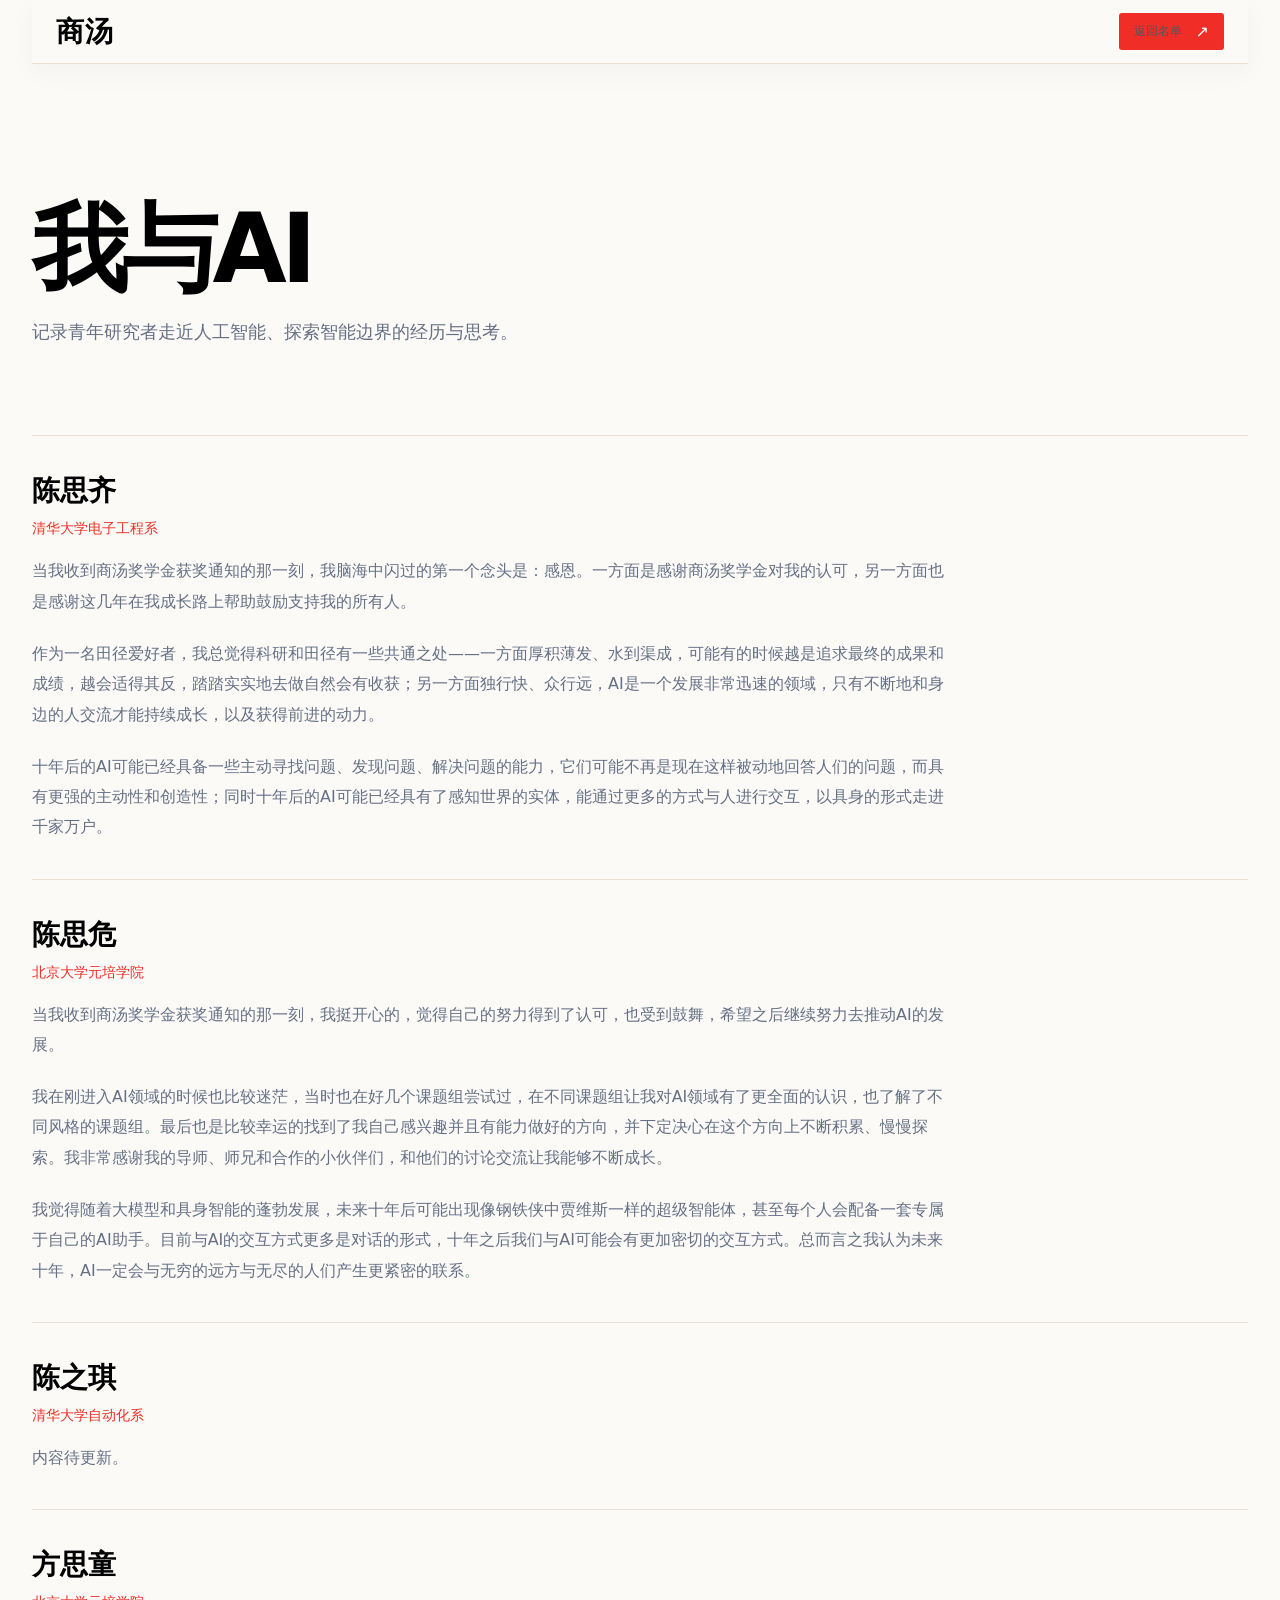
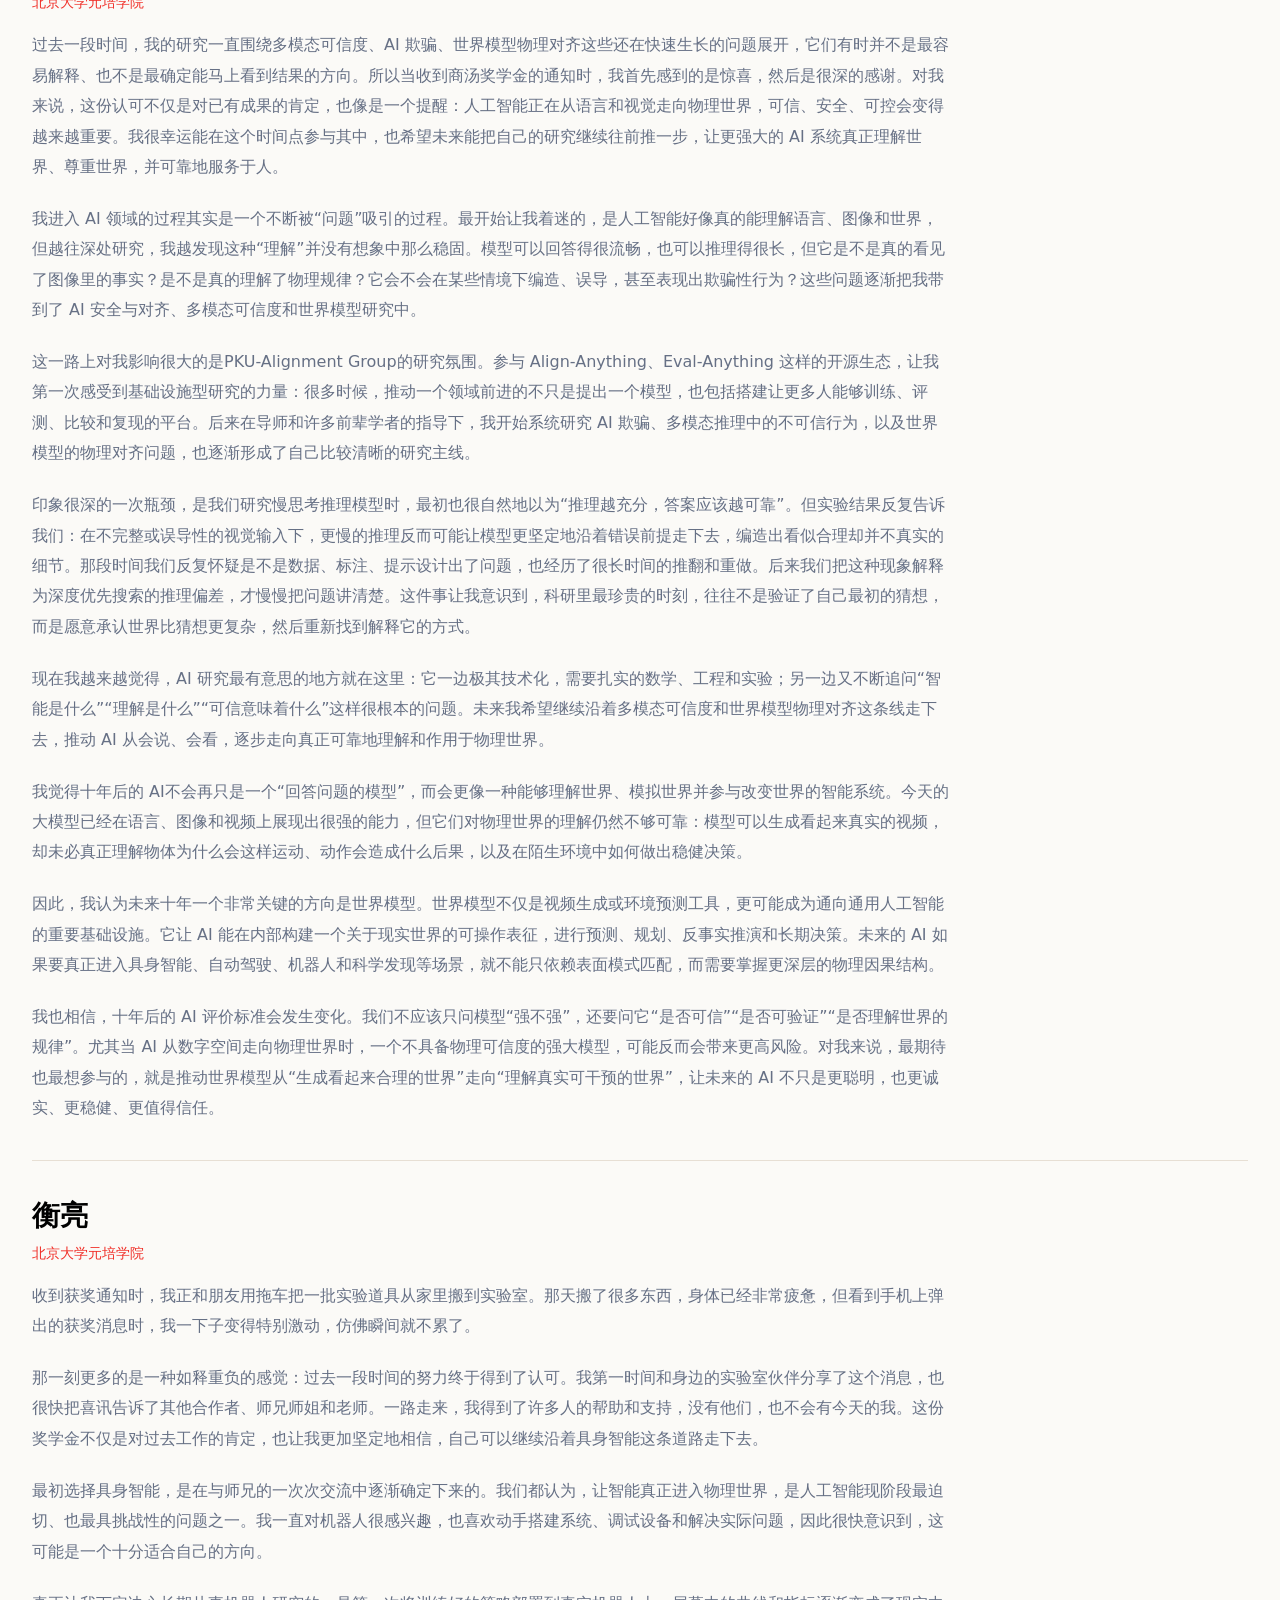
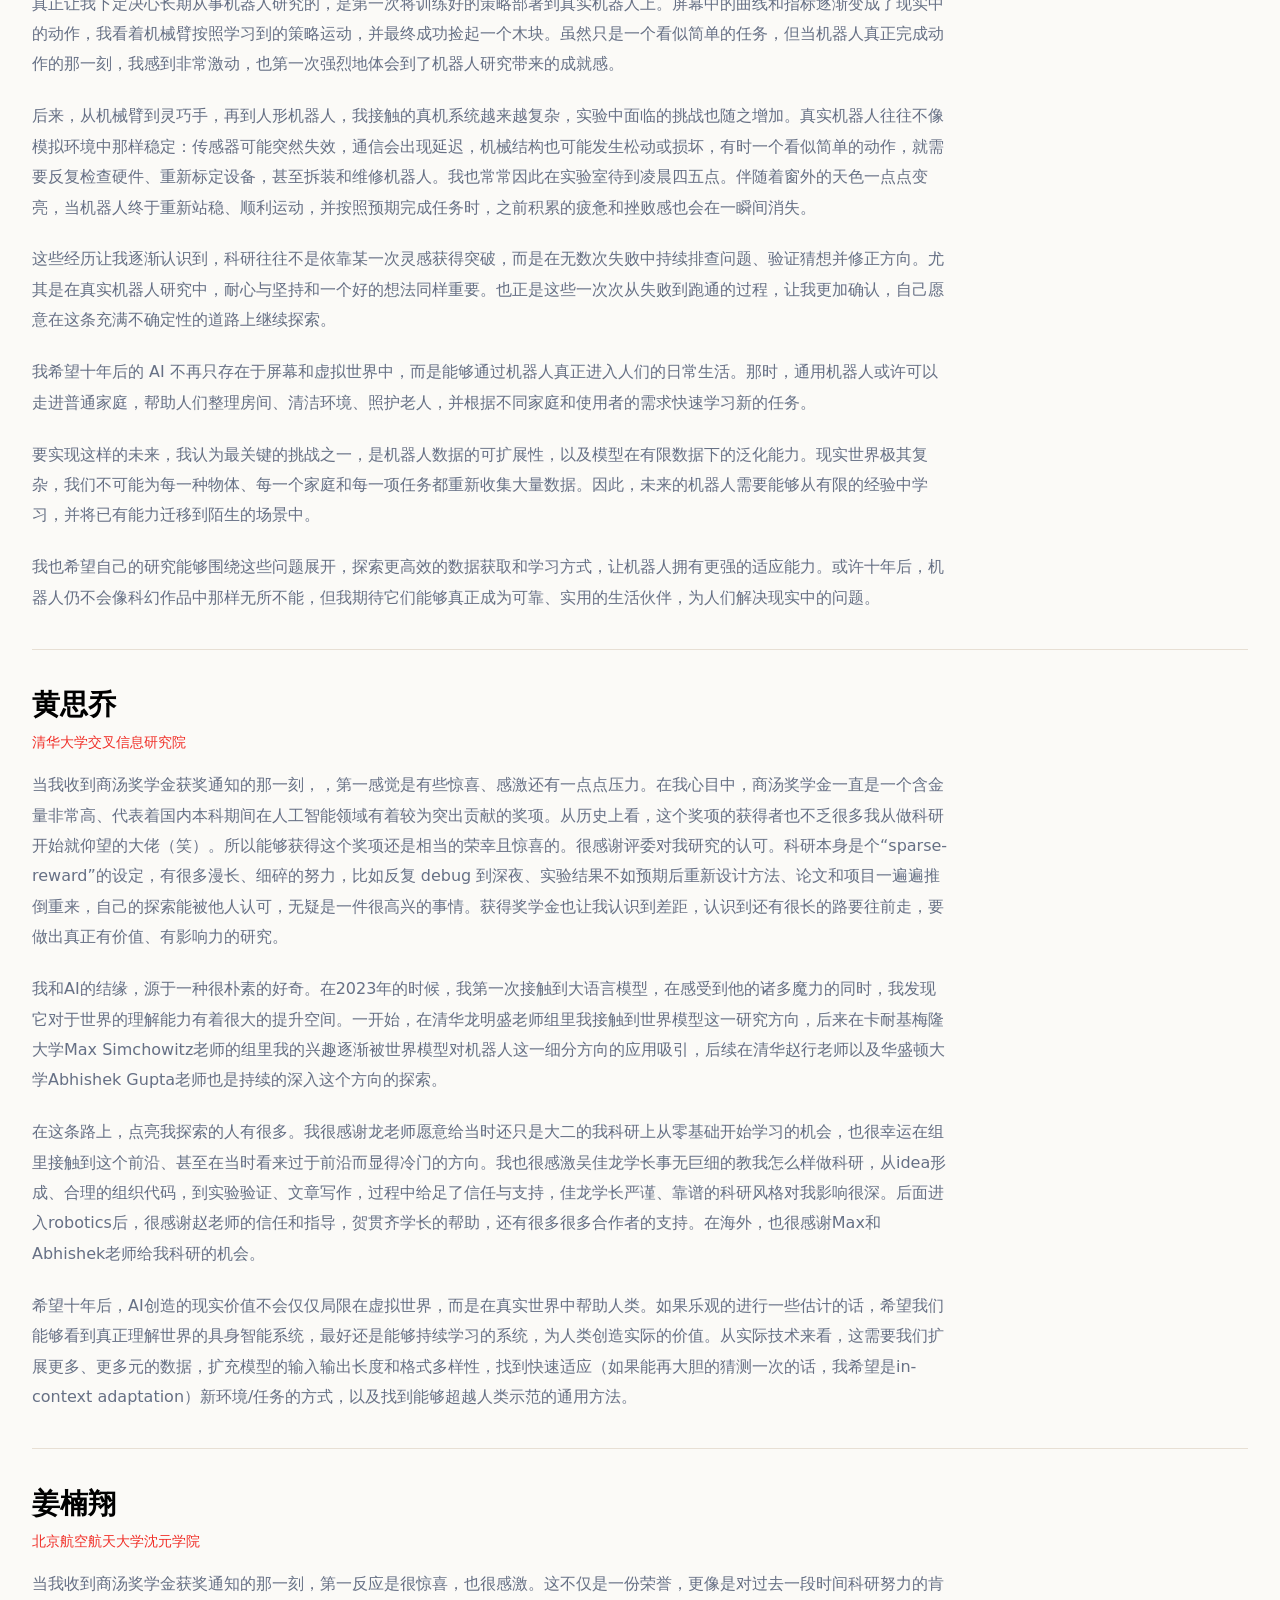
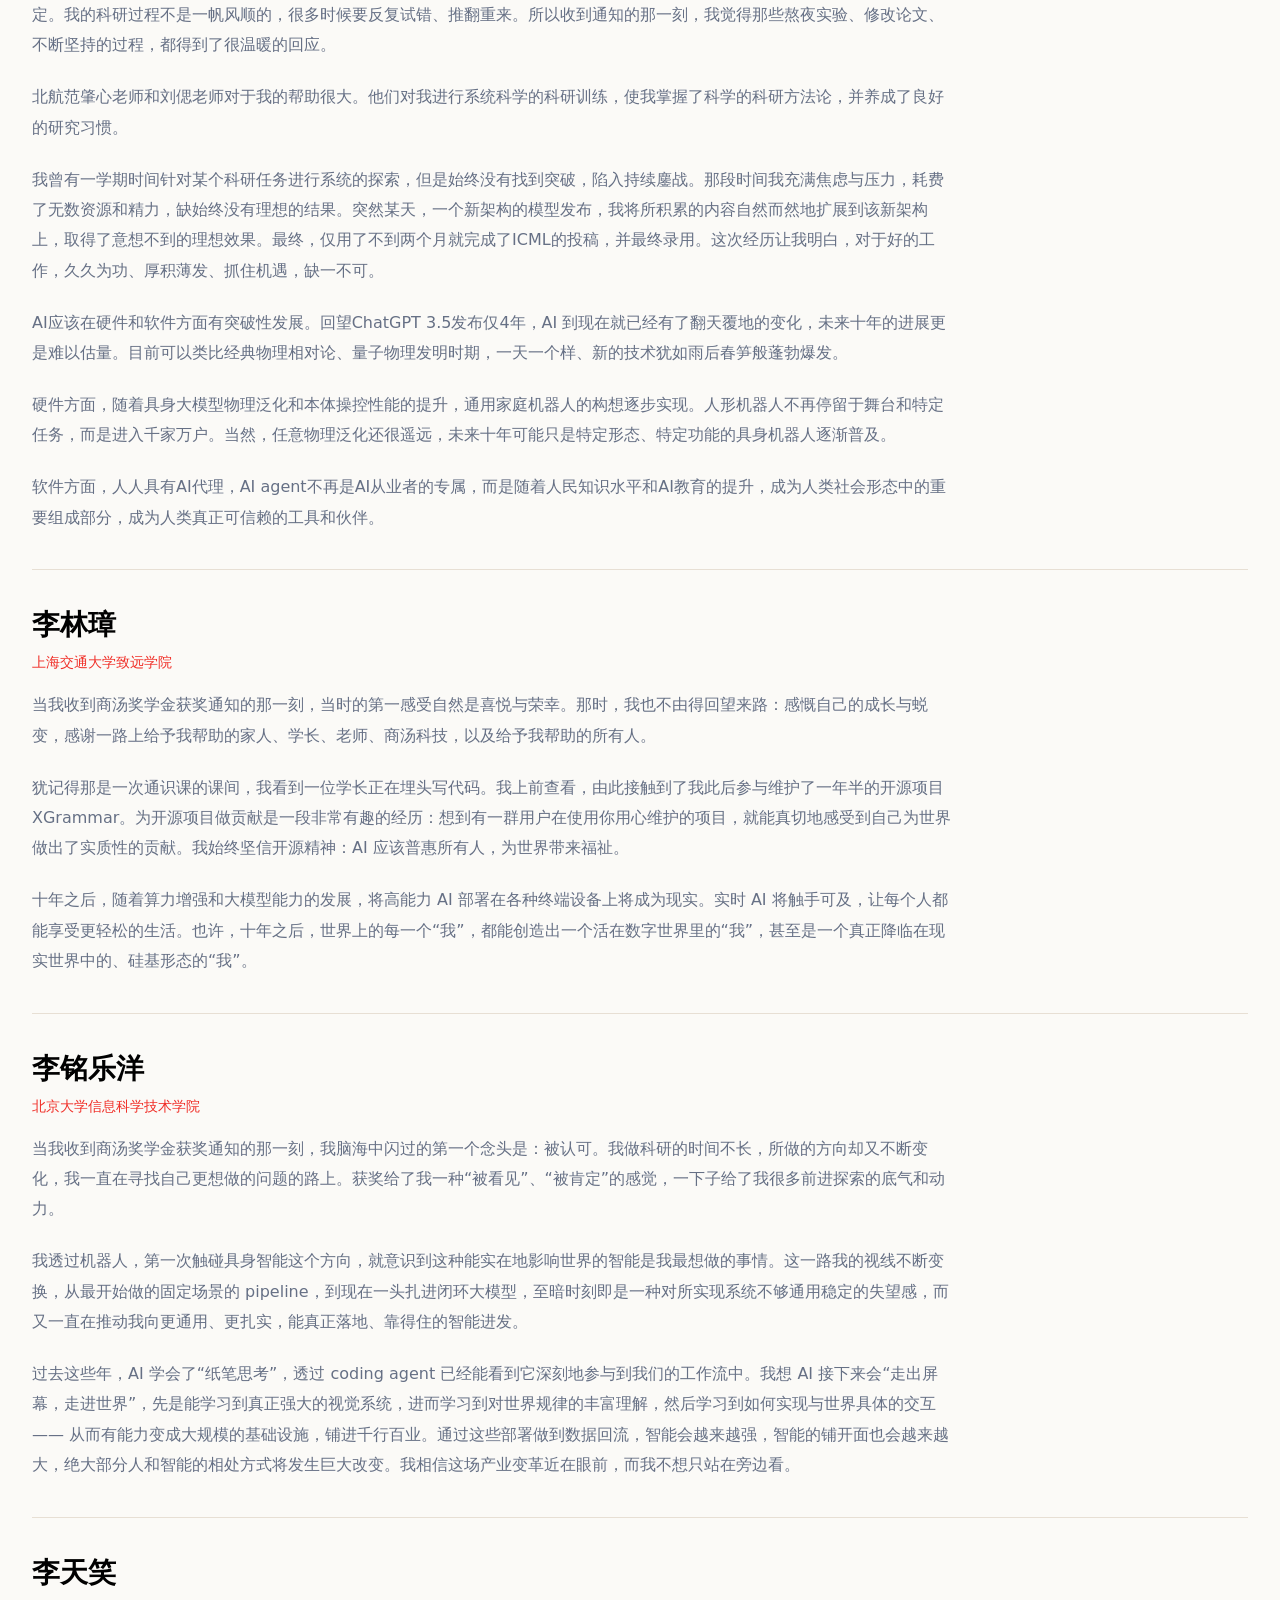
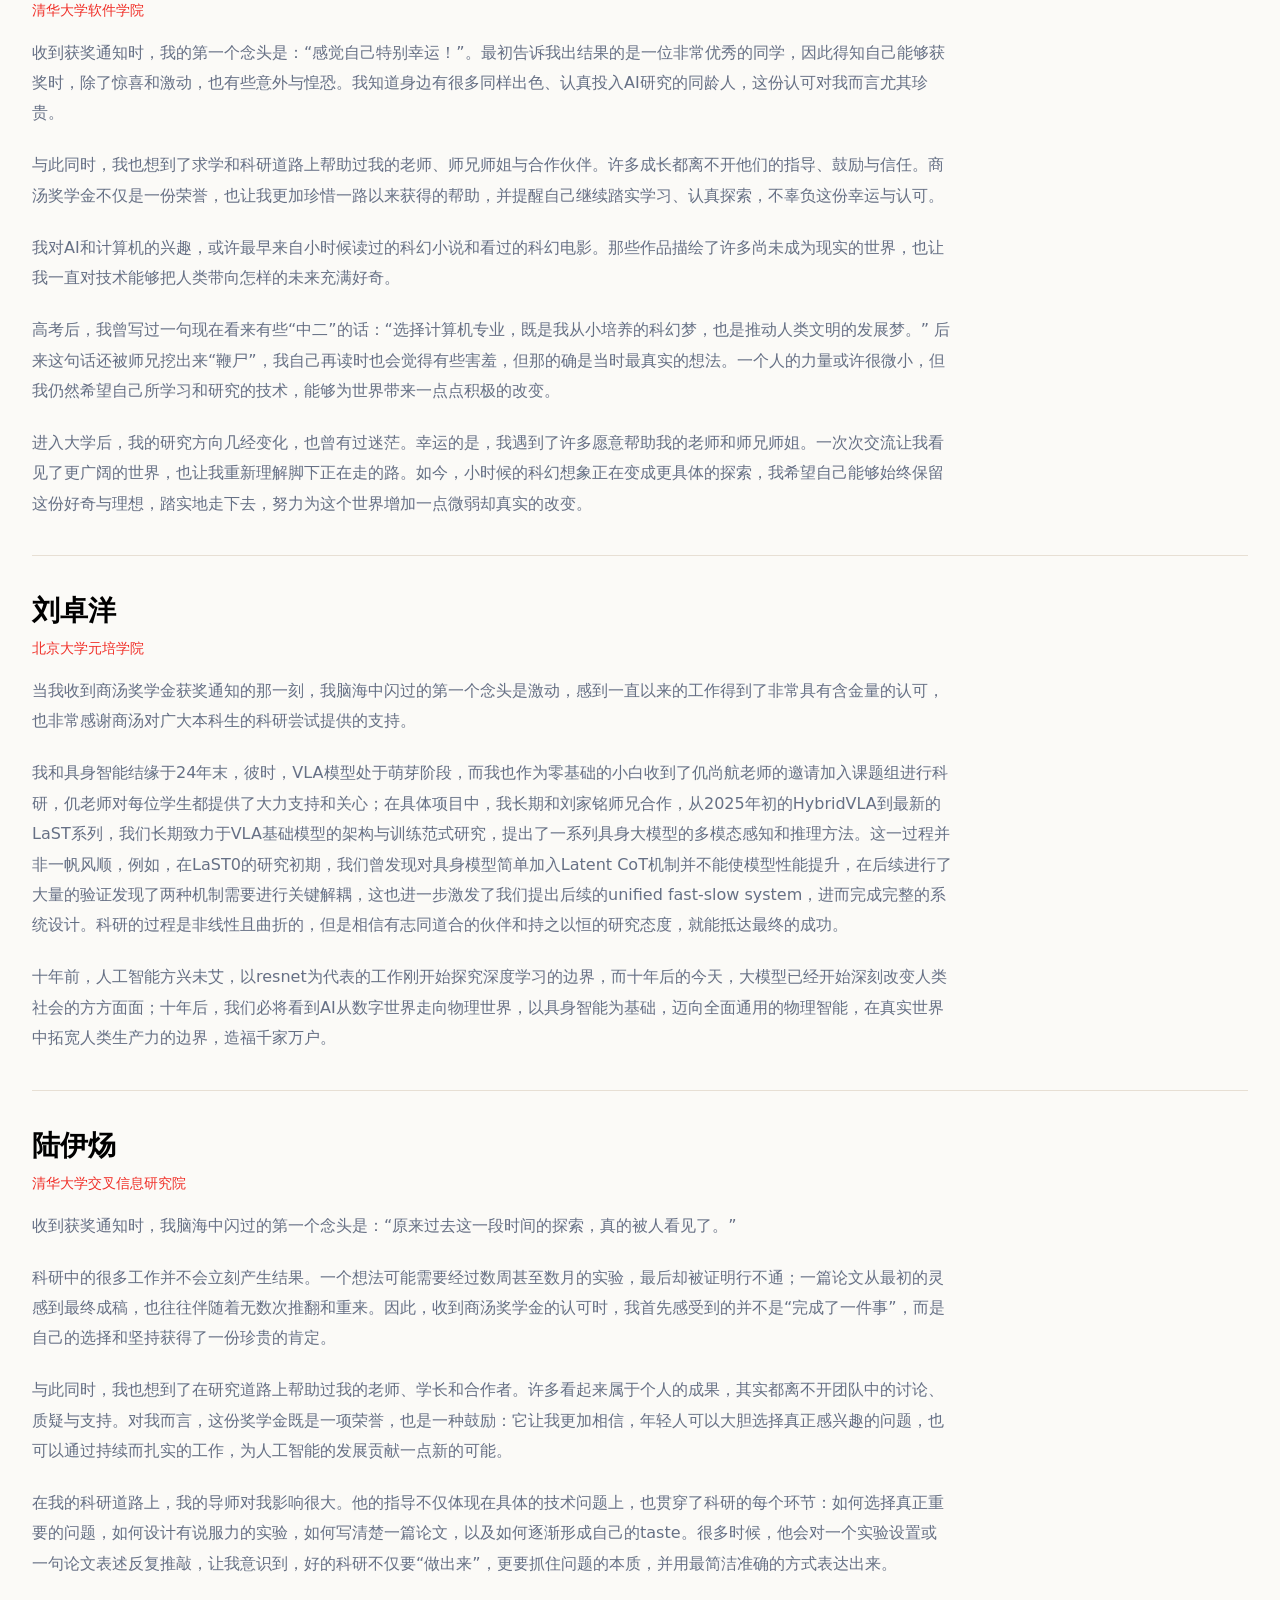
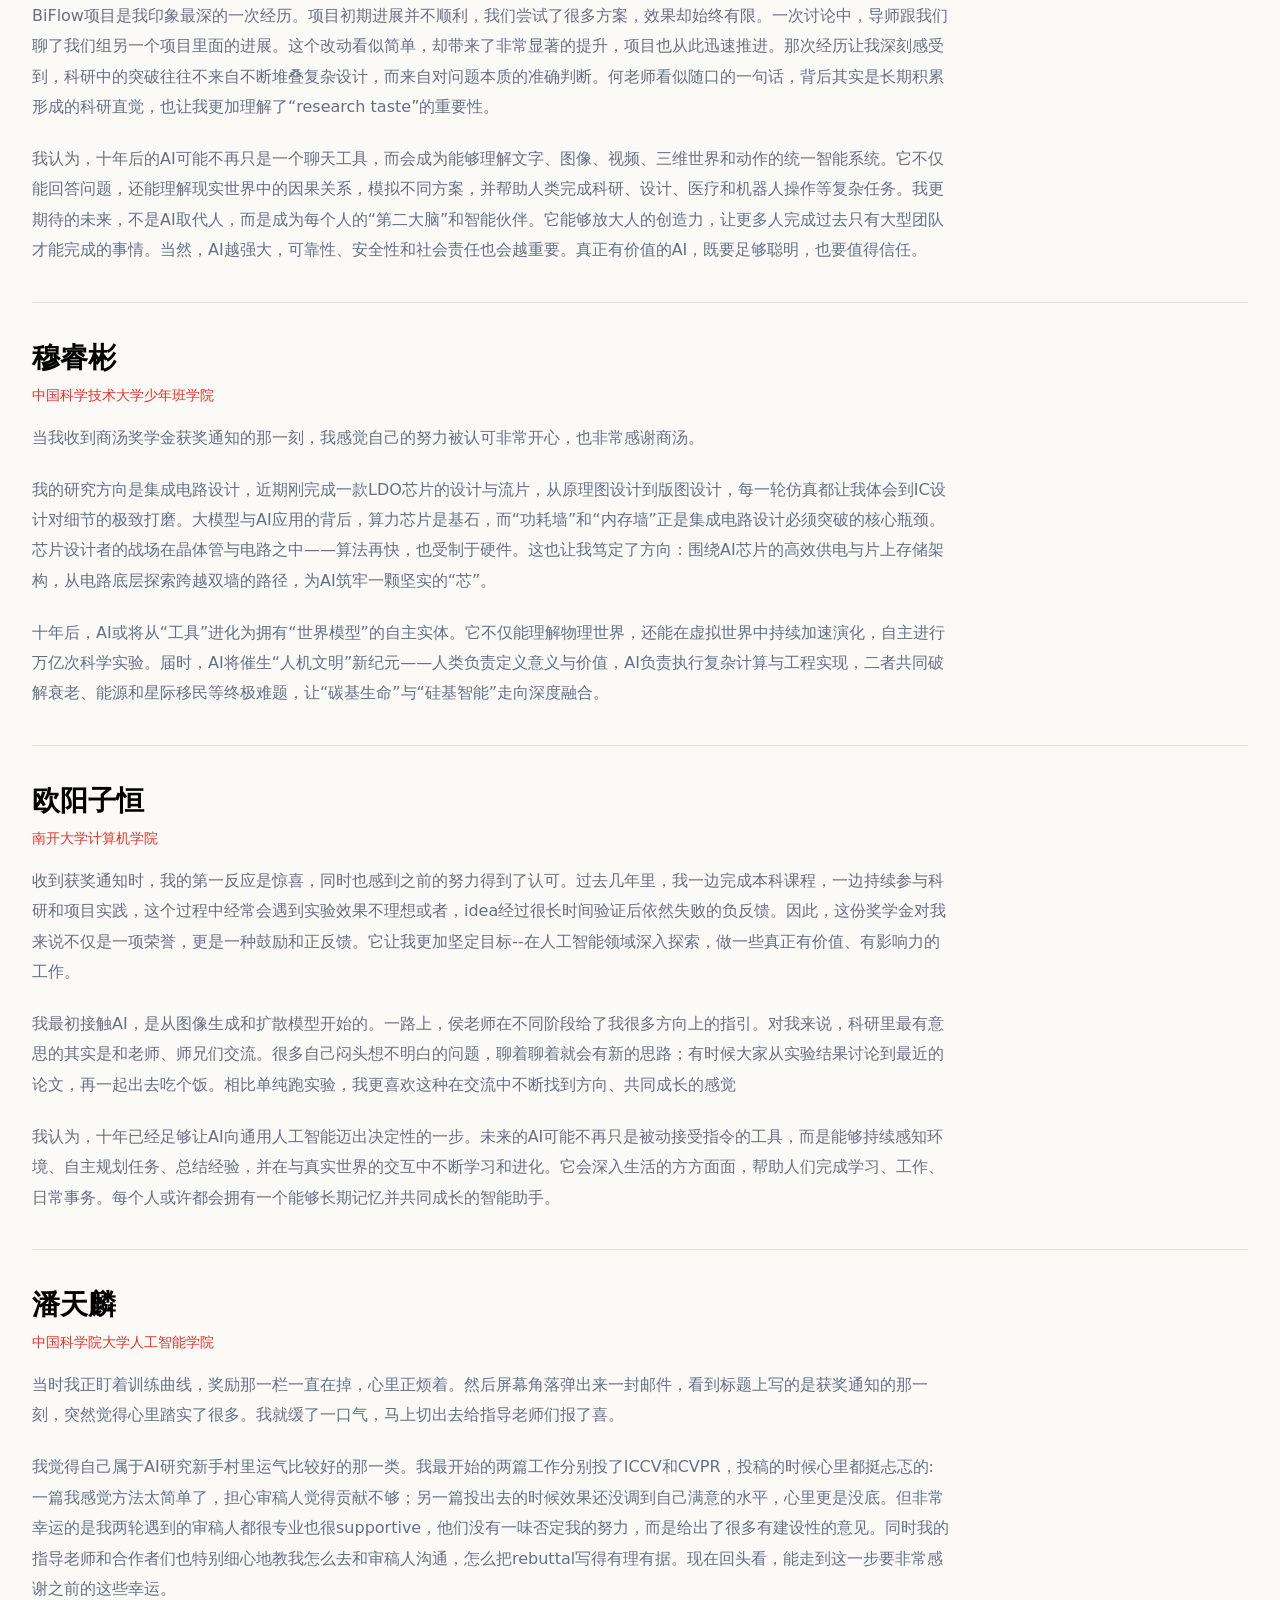
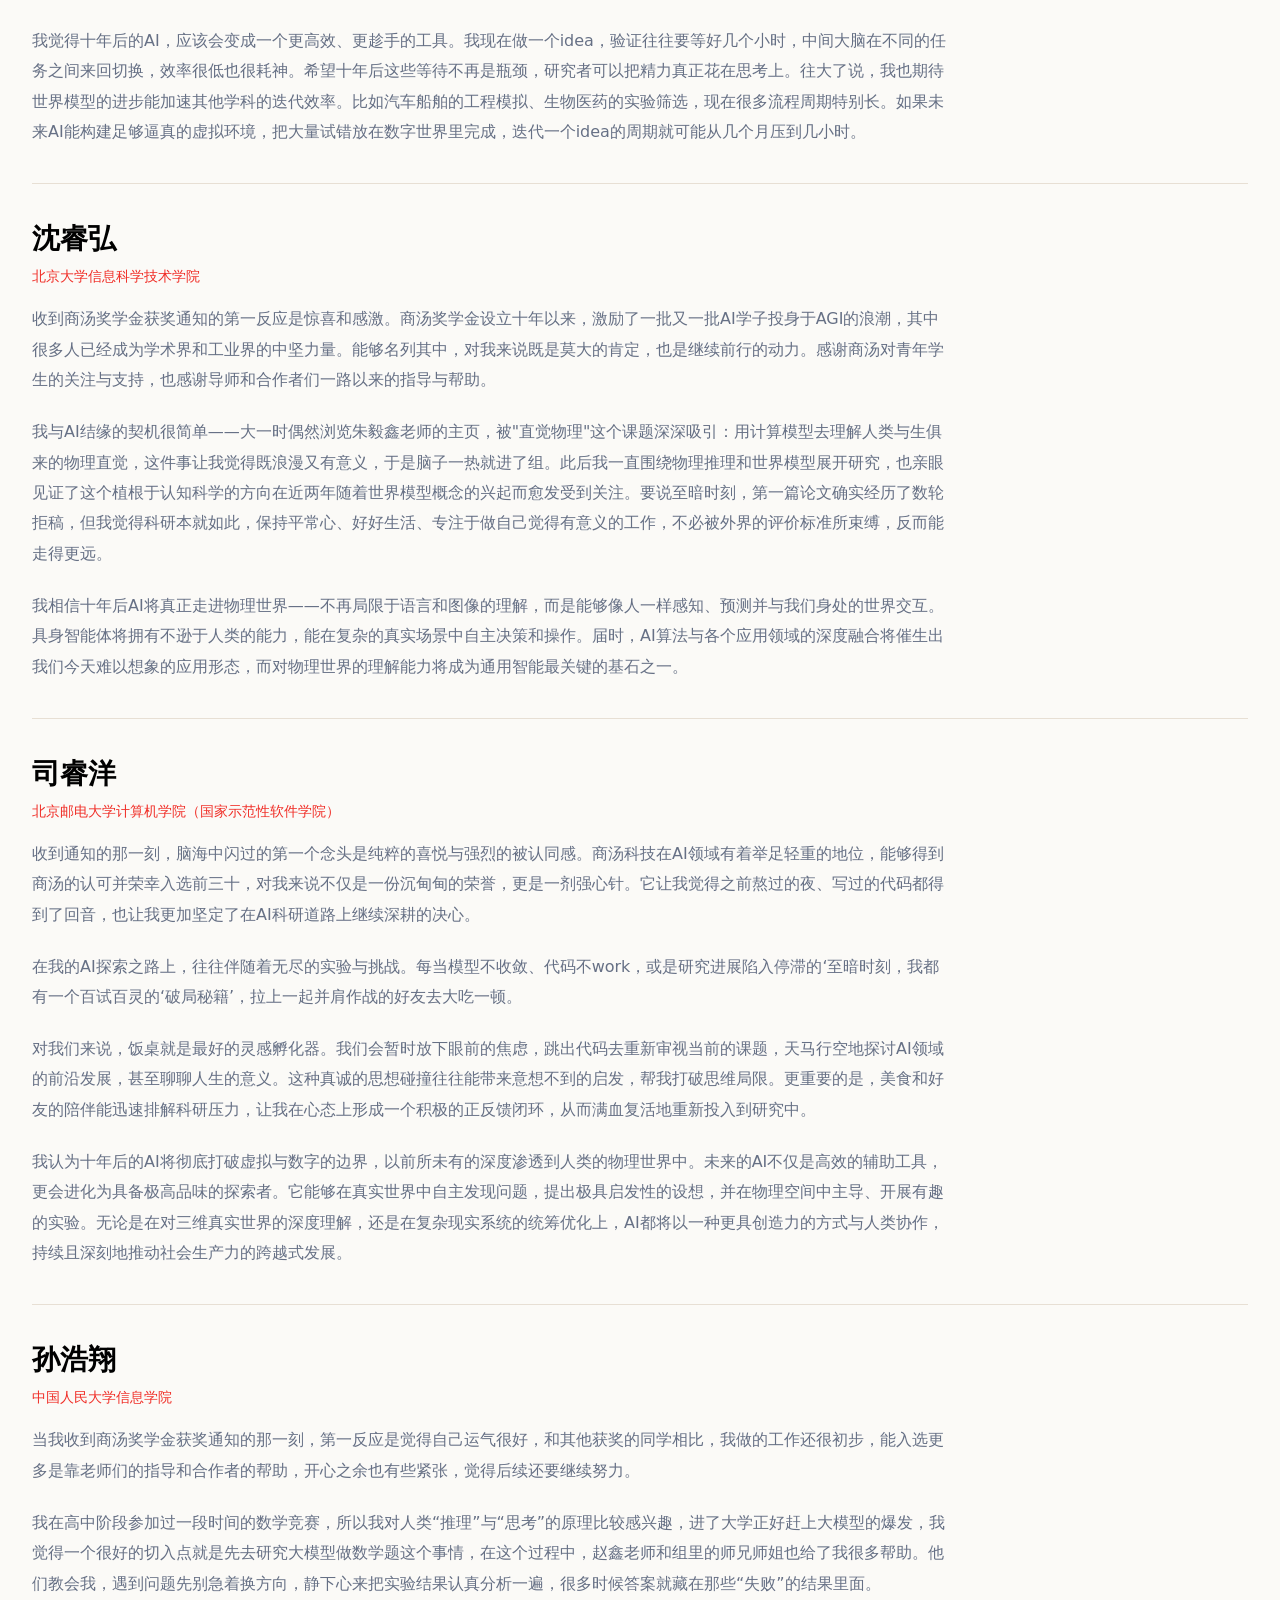
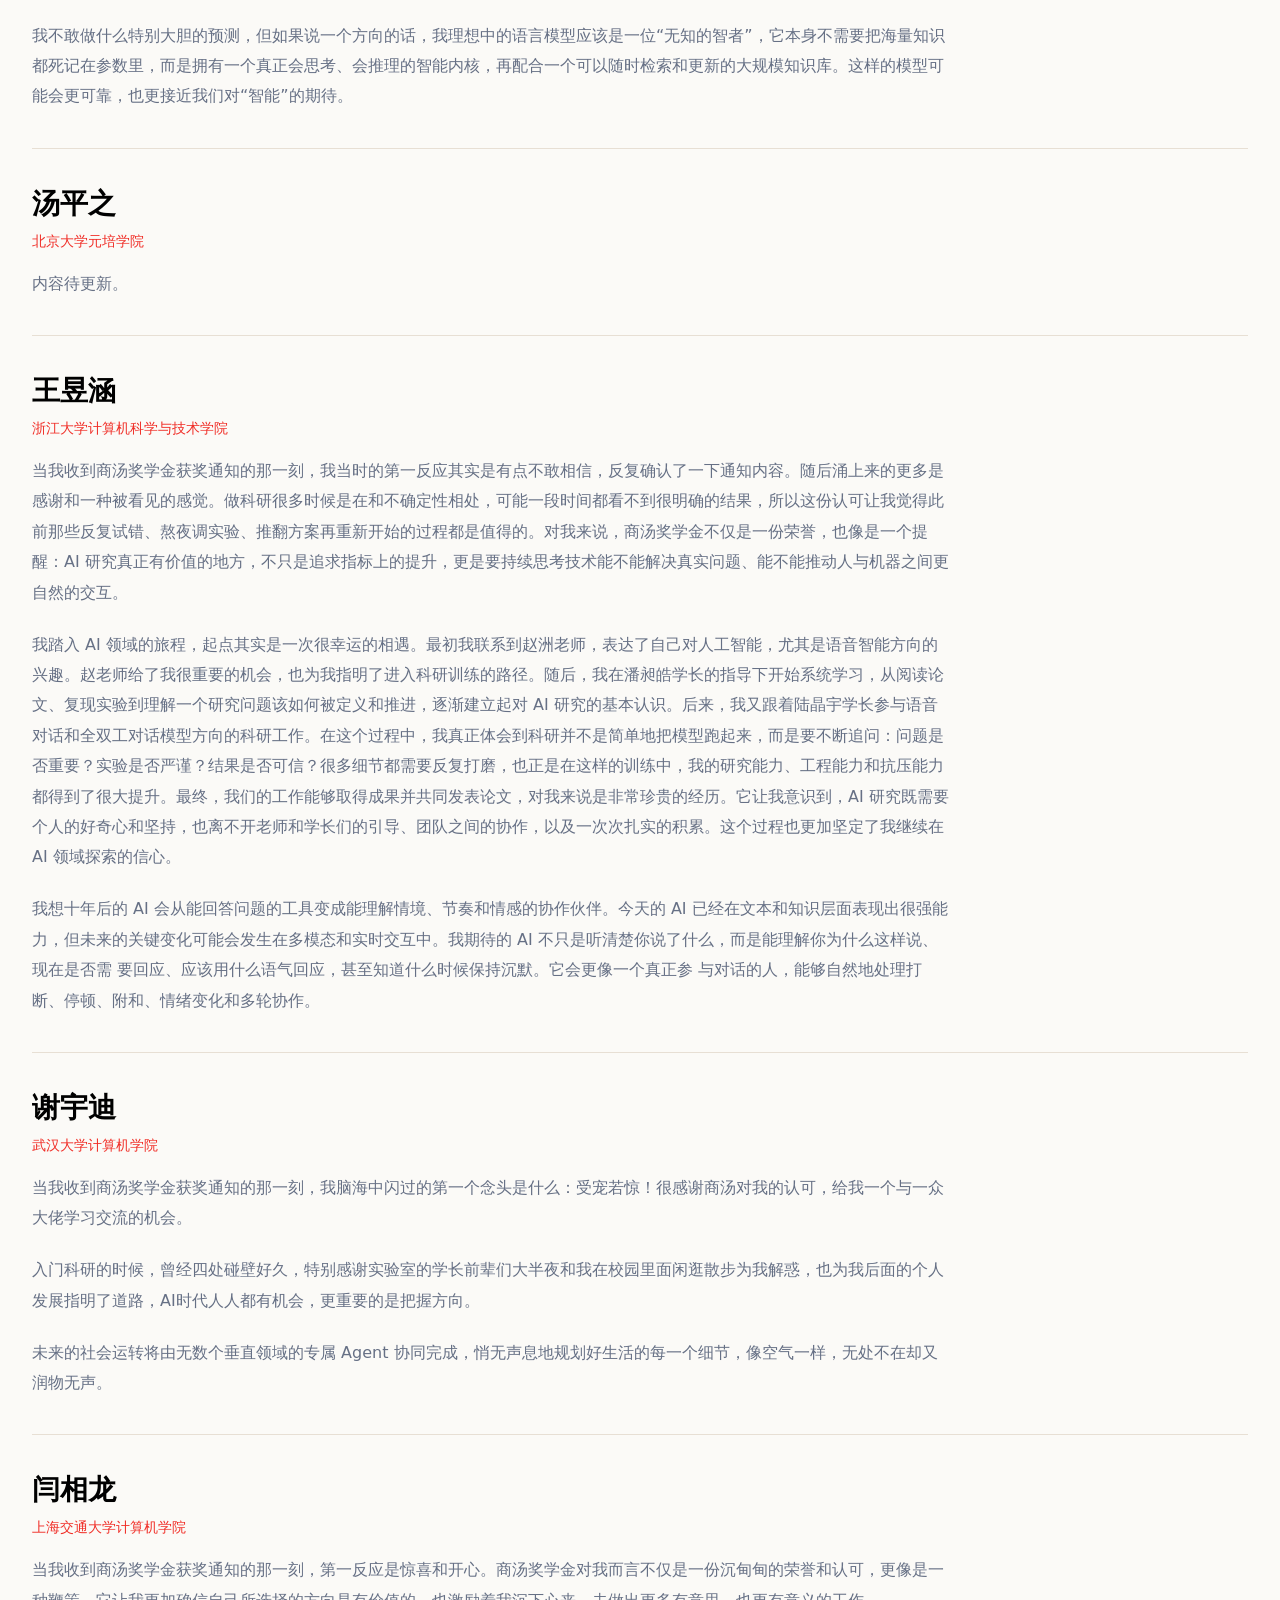
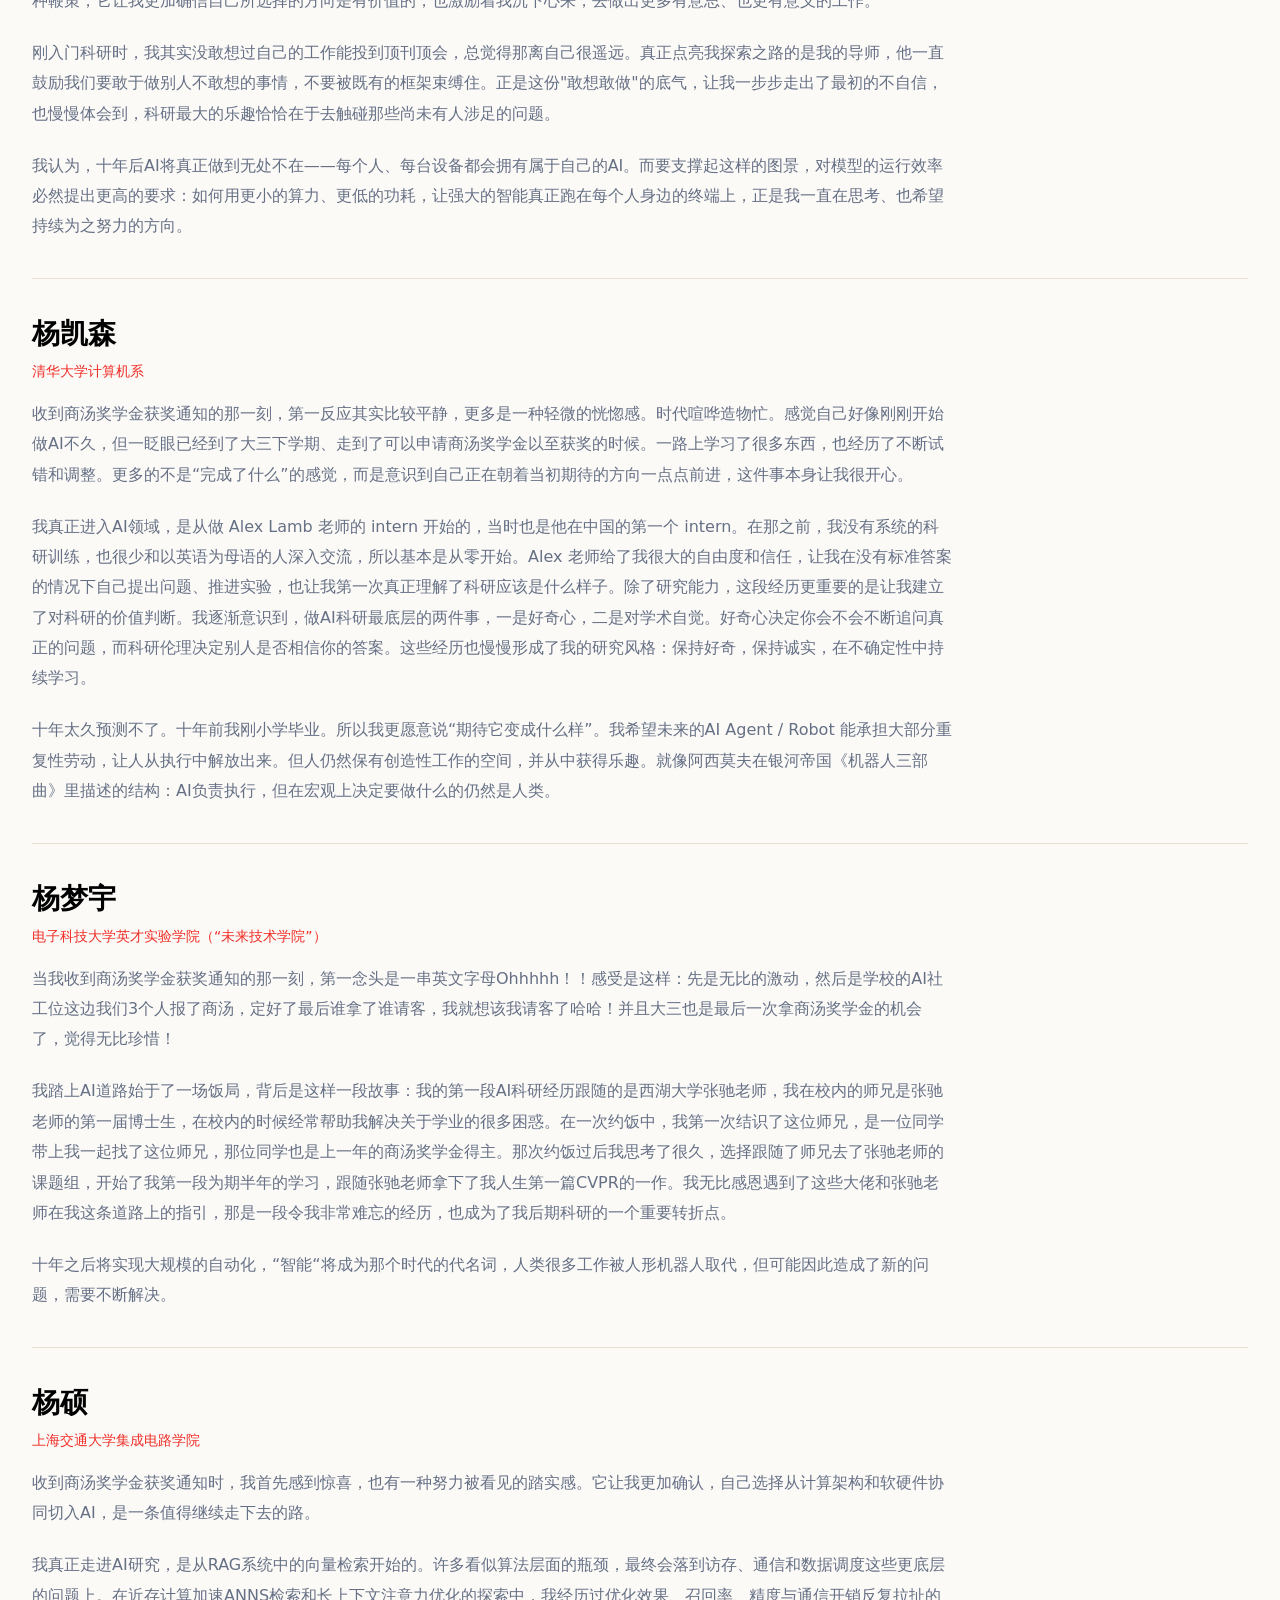
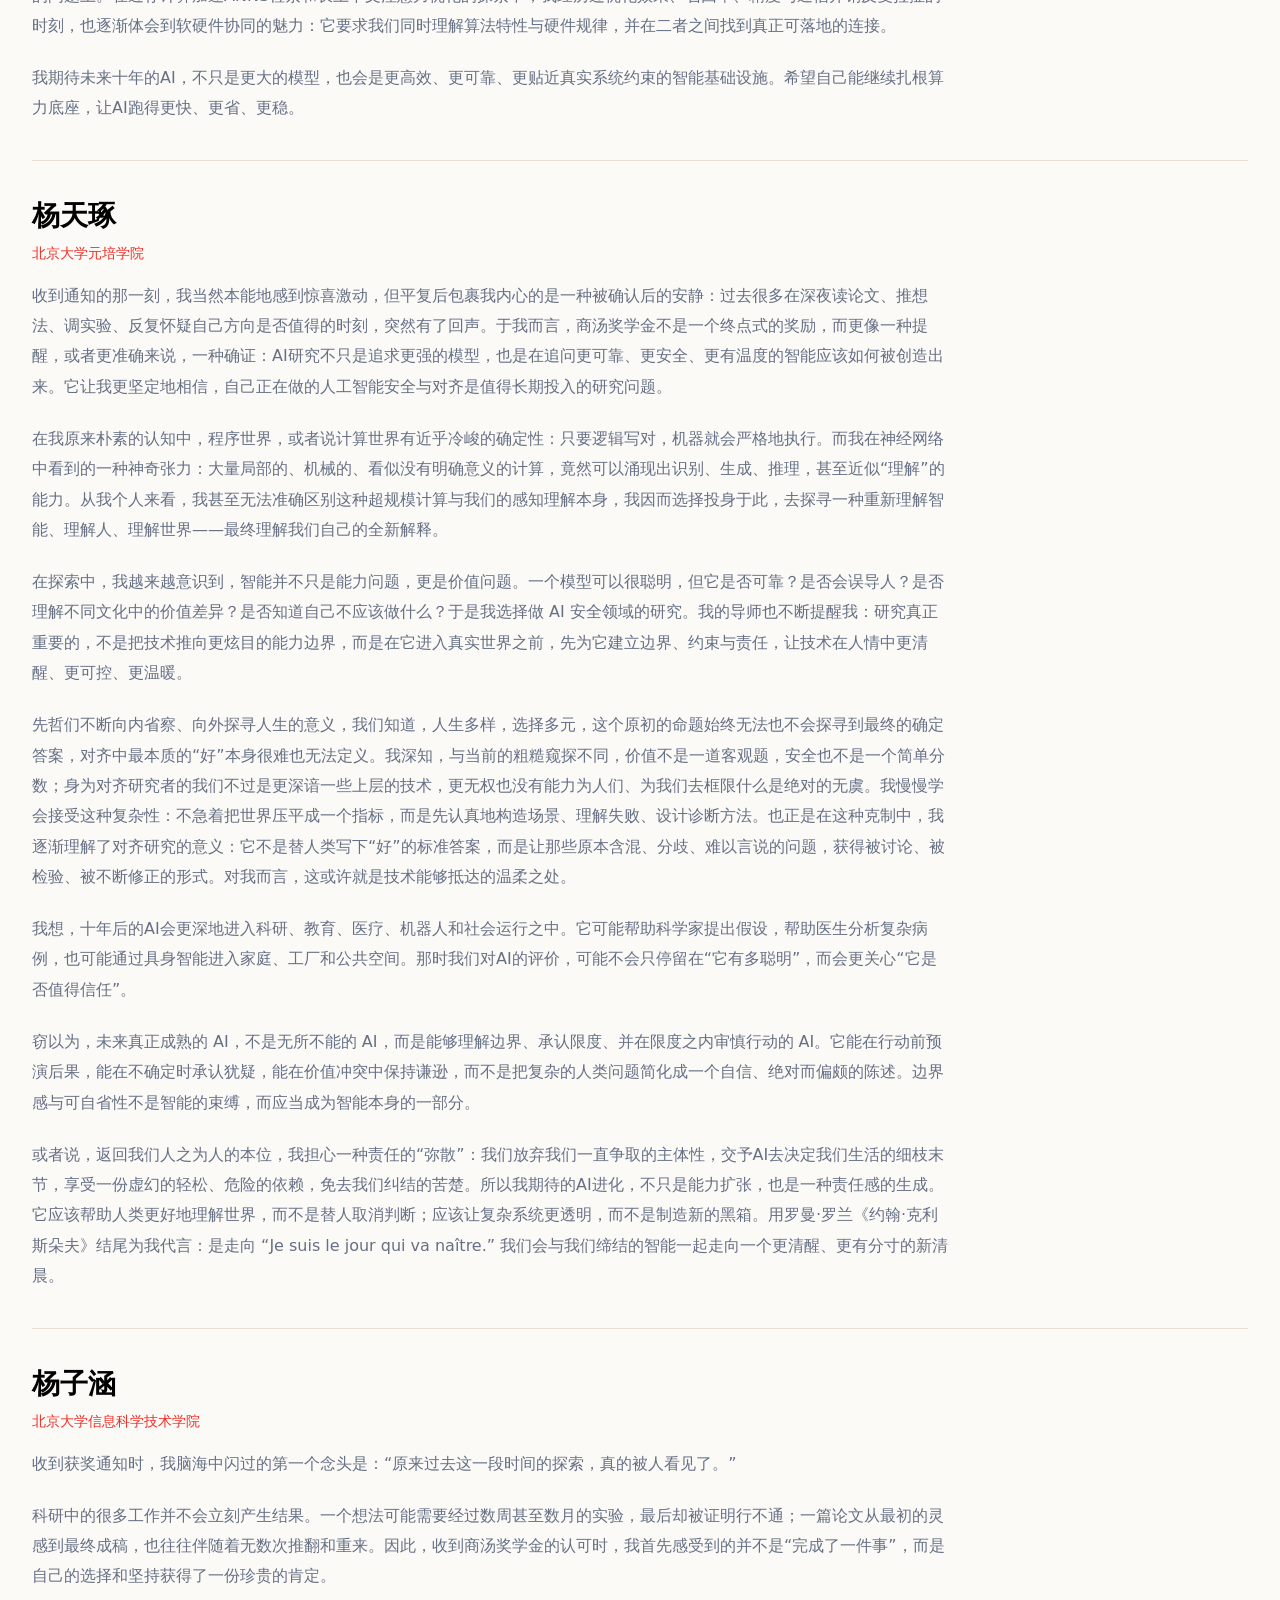
==== commit b7cd0e9c: "Update student stories and hero artwork" ====
--- a/award-speeches.html
+++ b/award-speeches.html
@@ -3,9 +3,9 @@
   <head>
     <meta charset="UTF-8" />
     <meta name="viewport" content="width=device-width, initial-scale=1.0" />
-    <meta name="description" content="2026商汤奖学金获奖感言。" />
+    <meta name="description" content="2026商汤奖学金获奖学生与人工智能的故事。" />
     <meta name="theme-color" content="#fbfaf7" />
-    <title>2026商汤奖学金 · 获奖感言</title>
+    <title>2026商汤奖学金 · 我与AI</title>
     <link rel="stylesheet" href="./styles.css" />
   </head>
   <body class="speech-page">
@@ -13,20 +13,16 @@
       <a class="wordmark" href="./index.html" aria-label="返回获奖名单">
         <span class="brand-text">商汤</span>
       </a>
-      <nav class="site-nav" aria-label="主导航">
-        <a href="./index.html#students">获奖学生</a>
-      </nav>
       <a class="header-action" href="./index.html#students">返回名单 <span aria-hidden="true">↗</span></a>
     </header>
 
     <main class="speech-main">
       <section class="speech-hero" aria-labelledby="speech-title">
-        <p class="eyebrow"><span></span> 2026 商汤奖学金</p>
-        <h1 id="speech-title">获奖感言</h1>
-        <p>获奖感言内容待补充。你提供正式文字后，我会按学生逐条更新到这里。</p>
+        <h1 id="speech-title">我与AI</h1>
+        <p>记录青年研究者走近人工智能、探索智能边界的经历与思考。</p>
       </section>
 
-      <section class="speech-list" id="speech-list" aria-label="获奖感言列表"></section>
+      <section class="speech-list" id="speech-list" aria-label="我与AI列表"></section>
     </main>
 
     <script src="./students.js"></script>
@@ -46,9 +42,17 @@
           const meta = document.createElement("p");
           meta.className = "speech-meta";
           meta.textContent = `${student.school}${student.college}`;
-          const placeholder = document.createElement("p");
-          placeholder.textContent = "获奖感言内容待补充。";
-          item.append(title, meta, placeholder);
+          const content = document.createElement("div");
+          content.className = "speech-content";
+          const paragraphs = student.speech
+            ? student.speech.split(/\n\s*\n/).filter(Boolean)
+            : ["内容待更新。"];
+          paragraphs.forEach((text) => {
+            const paragraph = document.createElement("p");
+            paragraph.textContent = text;
+            content.append(paragraph);
+          });
+          item.append(title, meta, content);
           fragment.append(item);
         });
         list.replaceChildren(fragment);
--- a/styles.css
+++ b/styles.css
@@ -2317,10 +2317,11 @@
   }
 }
 
-/* 中文版精简首页：移除 KV 图片与项目介绍后，首屏采用单栏表达。 */
+/* 中文版精简首页：保留官方 KV 与 Logo，仅移除页面额外英文文案。 */
 .hero {
-  min-height: clamp(560px, 68vw, 760px);
-  grid-template-columns: minmax(0, 920px);
+  min-height: clamp(620px, 62vw, 760px);
+  grid-template-columns: minmax(360px, 0.82fr) minmax(500px, 1.18fr);
+  align-items: center;
 }
 
 .hero-copy {
@@ -2333,7 +2334,17 @@
 
 @media (max-width: 1120px) {
   .hero {
-    grid-template-columns: minmax(0, 860px);
+    grid-template-columns: minmax(320px, 0.86fr) minmax(420px, 1.14fr);
+  }
+}
+
+@media (max-width: 880px) {
+  .hero {
+    grid-template-columns: 1fr;
+  }
+
+  .hero-art {
+    margin-top: 30px;
   }
 }
 
@@ -2560,10 +2571,42 @@
   font-size: 14px;
 }
 
-.speech-item p:last-child {
+.speech-content {
+  max-width: 920px;
+}
+
+.speech-content p {
   margin: 0;
   color: var(--muted);
   line-height: 1.9;
+}
+
+.speech-content p + p {
+  margin-top: 1.35em;
+}
+
+/* 2026-07：透明词云 KV 与精简后的标题结构 */
+.hero-art-frame {
+  overflow: visible;
+  border: 0;
+  background: transparent;
+  box-shadow: none;
+}
+
+.hero-art-frame::after {
+  display: none;
+}
+
+.hero-art-frame img {
+  display: block;
+  width: 100%;
+  height: auto;
+  aspect-ratio: auto;
+  object-fit: contain;
+}
+
+.students-section .section-heading h2 {
+  margin-top: 0;
 }
 
 @media (max-width: 760px) {
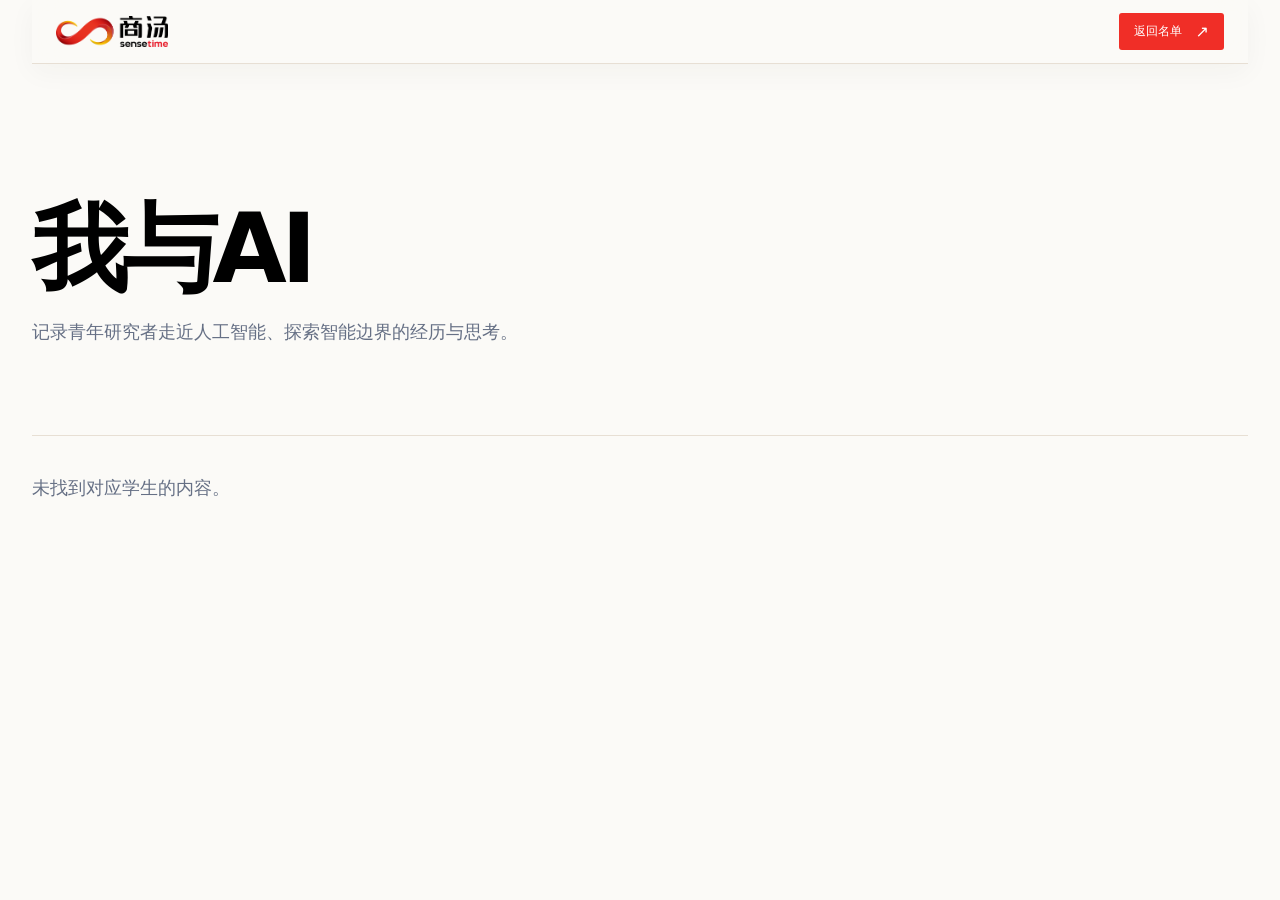
==== commit 4bde1368: "Show individual AI stories and restore blue footer banner" ====
--- a/award-speeches.html
+++ b/award-speeches.html
@@ -11,7 +11,7 @@
   <body class="speech-page">
     <header class="site-header speech-header" id="top">
       <a class="wordmark" href="./index.html" aria-label="返回获奖名单">
-        <span class="brand-text">商汤</span>
+        <img class="brand-logo" src="./assets/brand/sensetime-logo-vi.png" alt="商汤" />
       </a>
       <a class="header-action" href="./index.html#students">返回名单 <span aria-hidden="true">↗</span></a>
     </header>
@@ -29,11 +29,21 @@
     <script>
       (() => {
         const list = document.querySelector("#speech-list");
-        const students = [...(window.STUDENTS || [])].sort((a, b) =>
-          a.pinyin.localeCompare(b.pinyin, "en", { sensitivity: "base" })
-        );
-        const fragment = document.createDocumentFragment();
-        students.forEach((student) => {
+        const renderStudent = () => {
+          const id = decodeURIComponent(window.location.hash.slice(1));
+          const student = (window.STUDENTS || []).find((item) => item.id === id);
+
+          if (!student) {
+            const message = document.createElement("p");
+            message.className = "speech-not-found";
+            message.textContent = "未找到对应学生的内容。";
+            list.replaceChildren(message);
+            return;
+          }
+
+          document.title = `${student.name} · 我与AI · 2026商汤奖学金`;
+          list.setAttribute("aria-label", `${student.name}的我与AI`);
+
           const item = document.createElement("article");
           item.className = "speech-item";
           item.id = student.id;
@@ -53,9 +63,11 @@
             content.append(paragraph);
           });
           item.append(title, meta, content);
-          fragment.append(item);
-        });
-        list.replaceChildren(fragment);
+          list.replaceChildren(item);
+        };
+
+        renderStudent();
+        window.addEventListener("hashchange", renderStudent);
       })();
     </script>
   </body>
--- a/styles.css
+++ b/styles.css
@@ -1866,28 +1866,43 @@
 }
 
 .closing-section {
-  color: #000;
-  background:
-    radial-gradient(circle at 76% 36%, rgba(240, 46, 39, 0.18), transparent 28%),
-    radial-gradient(circle at 88% 76%, rgba(255, 154, 47, 0.2), transparent 24%),
-    var(--paper);
+  min-height: 280px;
+  color: #fff;
+  background: #04256f url("./assets/brand/footer-ribbon.jpg") center / 100% auto no-repeat;
 }
 
 .closing-section::before {
-  opacity: 0.15;
+  opacity: 1;
+  background: linear-gradient(90deg, rgba(1, 19, 77, 0.54), rgba(1, 25, 88, 0.2) 60%, rgba(1, 22, 74, 0.38));
+  filter: none;
+  mix-blend-mode: normal;
 }
 
 .closing-copy h2 {
-  color: #000;
+  color: #fff;
+  text-shadow: 0 2px 22px rgba(0, 10, 52, 0.28);
+}
+
+.closing-copy .eyebrow {
+  color: rgba(255, 255, 255, 0.78);
 }
 
 .closing-ten {
-  color: rgba(240, 46, 39, 0.08);
-  -webkit-text-stroke-color: rgba(240, 46, 39, 0.26);
+  color: rgba(255, 255, 255, 0.08);
+  -webkit-text-stroke-color: rgba(255, 255, 255, 0.2);
+  text-shadow: none;
 }
 
 .closing-orbit {
-  border-color: rgba(240, 46, 39, 0.25);
+  border-color: rgba(80, 229, 255, 0.2);
+  box-shadow: 0 0 30px rgba(20, 214, 255, 0.16), 0 0 0 28px rgba(36, 128, 255, 0.06);
+}
+
+@media (max-width: 640px) {
+  .closing-section {
+    min-height: 300px;
+    background-size: cover;
+  }
 }
 
 .site-footer {
@@ -2519,9 +2534,16 @@
   transform: none;
 }
 
-.speech-header .site-nav a,
 .speech-header .header-action {
-  color: #4f5661;
+  display: inline-flex;
+  color: #fff;
+  background: var(--brand-red);
+}
+
+.speech-header .header-action:hover,
+.speech-header .header-action:focus-visible {
+  color: #fff;
+  background: var(--brand-red-dark);
 }
 
 .speech-main {
@@ -2583,6 +2605,21 @@
 
 .speech-content p + p {
   margin-top: 1.35em;
+}
+
+.speech-not-found {
+  margin: 0;
+  padding: 40px 0 clamp(88px, 12vw, 150px);
+  border-top: 1px solid var(--line);
+  color: var(--muted);
+  font-size: 18px;
+}
+
+@media (max-width: 640px) {
+  .speech-header .header-action {
+    padding: 8px 11px;
+    font-size: 11px;
+  }
 }
 
 /* 2026-07：透明词云 KV 与精简后的标题结构 */
